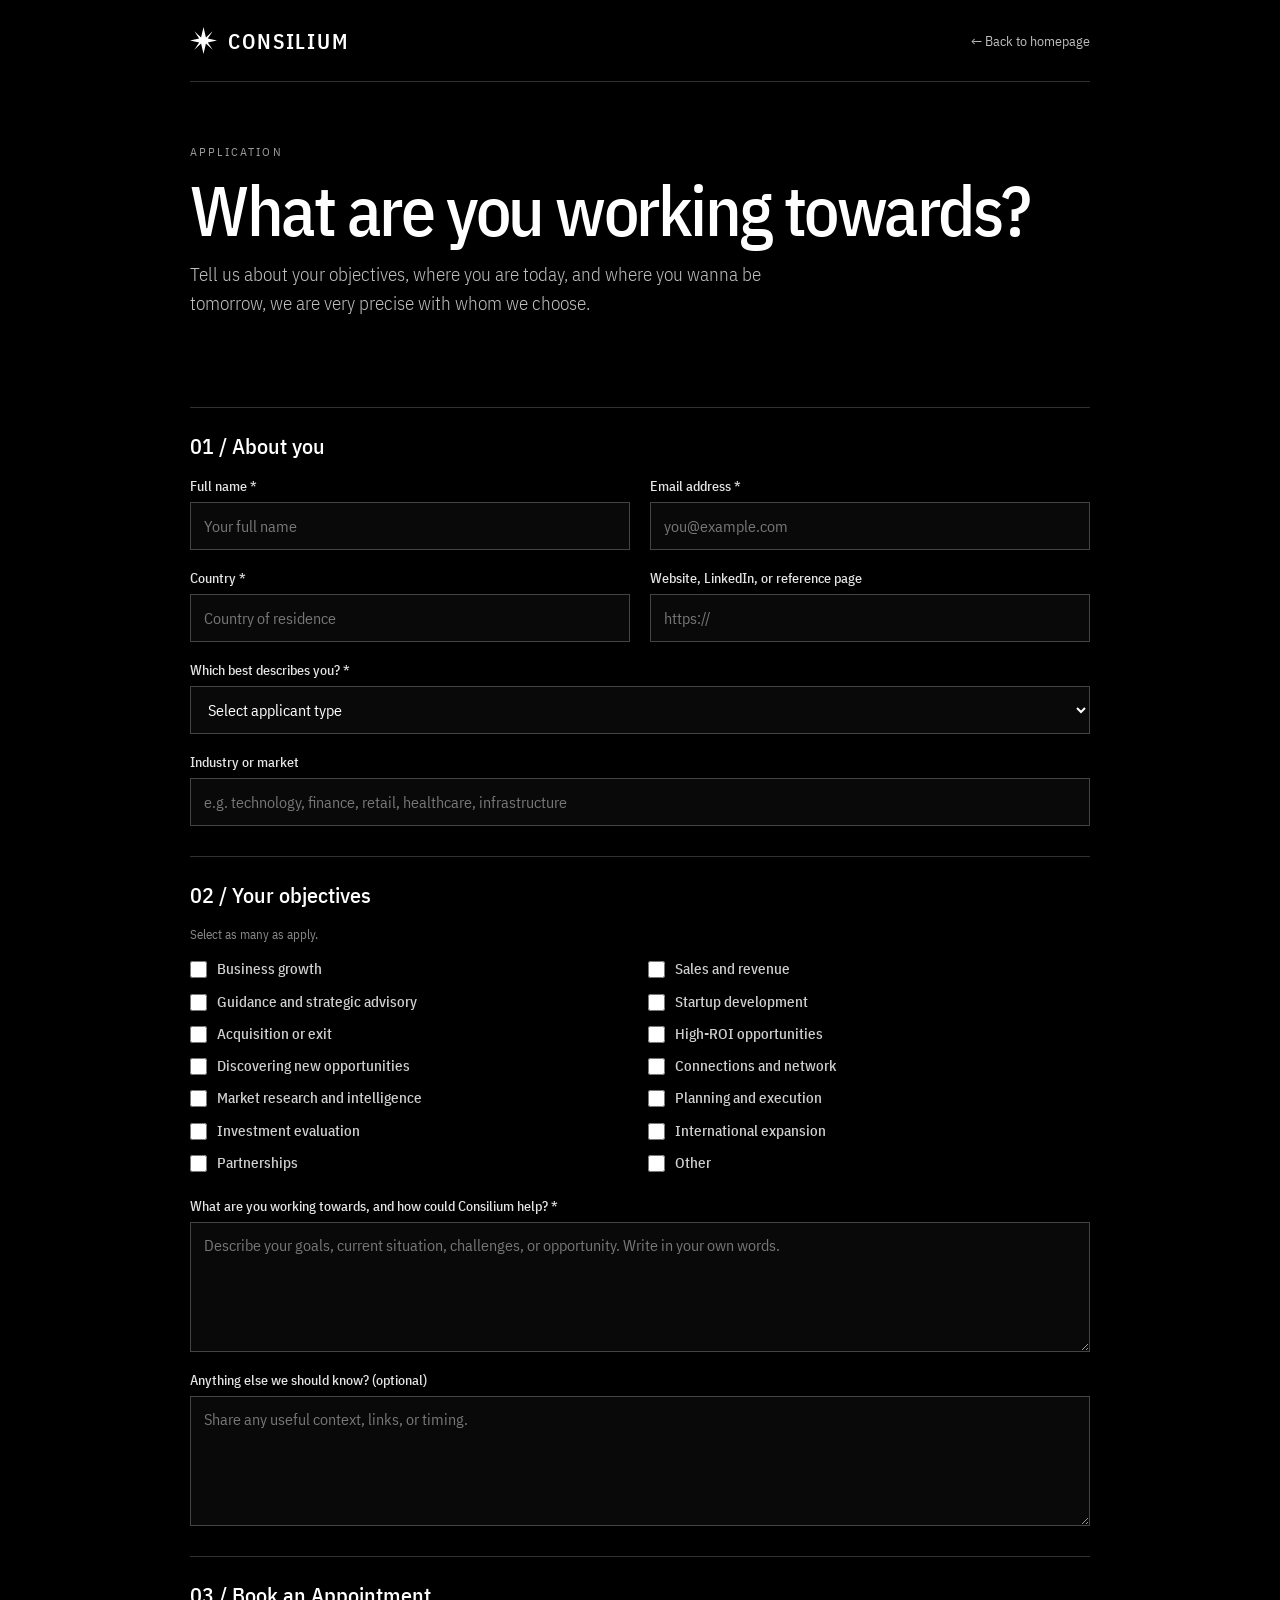
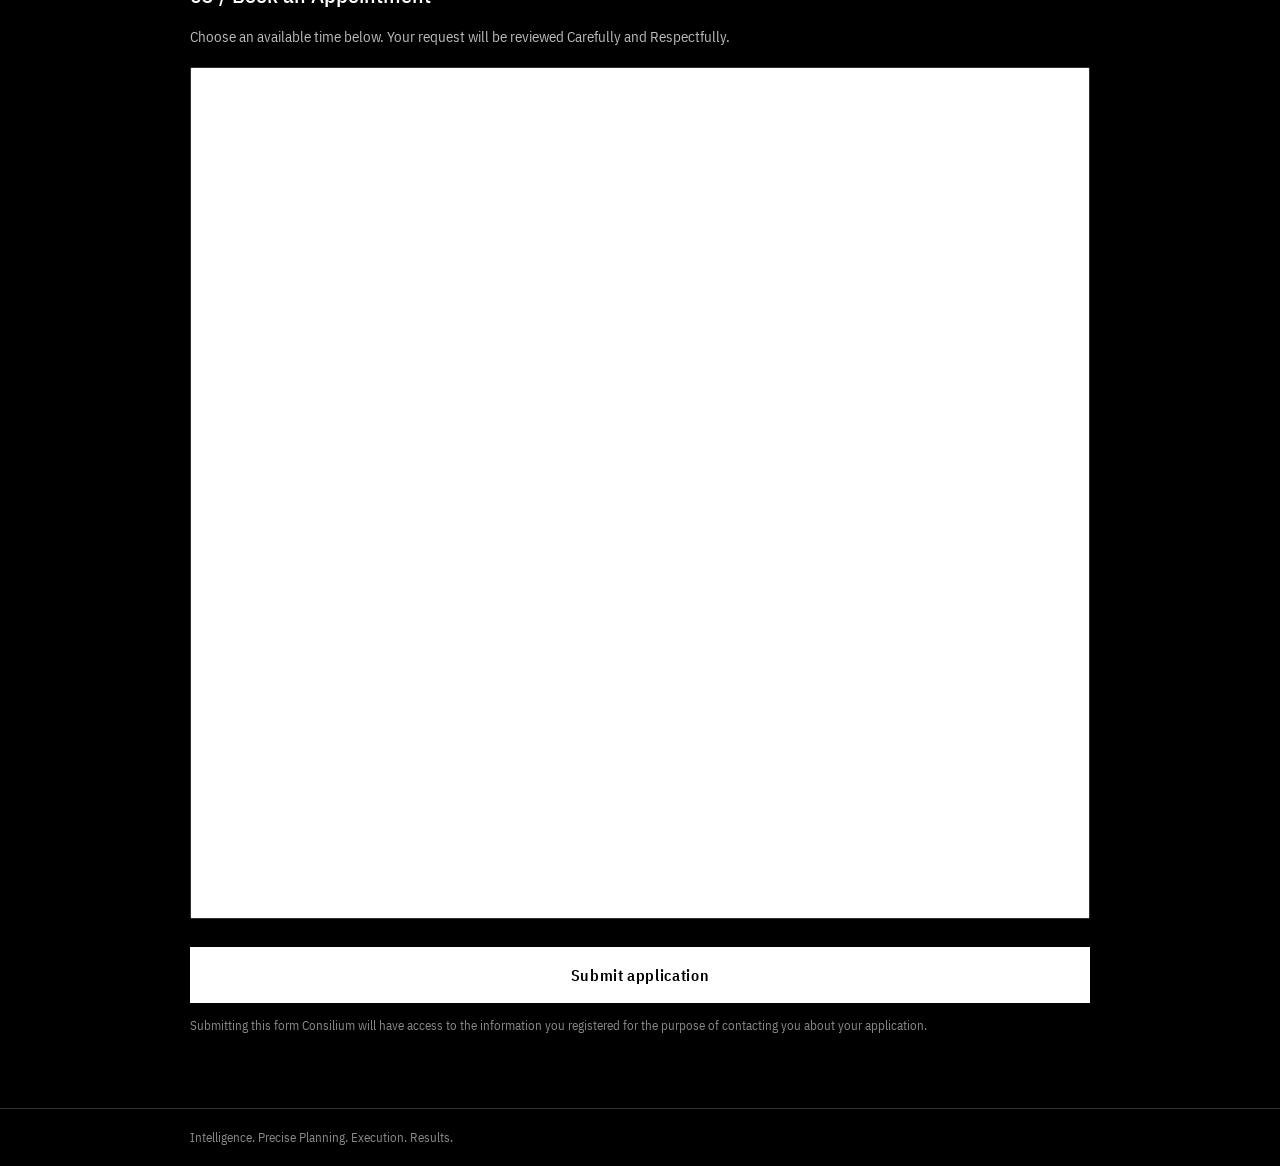
==== apply.html @ 69cb84c1 "Update application form text and labels" ====
<!doctype html>
<html lang="en">
<head>
<meta charset="utf-8">
<meta name="viewport" content="width=device-width, initial-scale=1">
<meta name="theme-color" content="#000000">
<meta name="description" content="Apply. Share your objectives and how we may be able to help.">
<title>Apply to Consilium</title>
<link rel="preconnect" href="https://fonts.googleapis.com">
<link rel="preconnect" href="https://fonts.gstatic.com" crossorigin>
<link href="https://fonts.googleapis.com/css2?family=IBM+Plex+Sans+Condensed:wght@300;400;500;600;700&display=swap" rel="stylesheet">
<style>
:root{--bg:#000;--fg:#fff;--muted:#aaa;--line:#303030;--max:900px}
*{box-sizing:border-box}body{margin:0;background:var(--bg);color:var(--fg);font-family:"IBM Plex Sans Condensed","Arial Narrow",Arial,sans-serif;-webkit-font-smoothing:antialiased}
a{color:inherit;text-decoration:none}.container{width:min(var(--max),calc(100% - 40px));margin:auto}
header{height:82px;border-bottom:1px solid var(--line);display:flex;align-items:center;justify-content:space-between}
.brand{display:flex;align-items:center;gap:11px;font-size:21px;font-weight:600;letter-spacing:.09em;text-transform:uppercase}.star{width:27px;height:27px}
.back{font-size:14px;color:#bbb}.intro{padding:62px 0 32px}.label{font-size:12px;text-transform:uppercase;letter-spacing:.18em;color:#999}
h1{font-size:clamp(42px,7vw,70px);line-height:1.02;letter-spacing:-.035em;font-weight:500;margin:15px 0}
.intro p{font-size:19px;line-height:1.5;color:#bdbdbd;font-weight:300;max-width:650px;margin:0}
form{padding:28px 0 60px}.section-title{font-size:22px;font-weight:500;margin:30px 0 17px;padding-top:23px;border-top:1px solid var(--line)}
.grid{display:grid;grid-template-columns:1fr 1fr;gap:19px 20px}.field{display:flex;flex-direction:column;gap:7px}.field.full{grid-column:1/-1}
label,.field-label{font-size:14px;color:#e4e4e4;font-weight:500}
input,select,textarea{width:100%;min-height:48px;background:#090909;color:#fff;border:1px solid #444;border-radius:0;padding:12px 13px;font:400 16px "IBM Plex Sans Condensed",Arial,sans-serif;outline:none}
textarea{min-height:130px;resize:vertical}input:focus,select:focus,textarea:focus{border-color:#fff}::placeholder{color:#777}
.hint{font-size:13px;color:#888;margin:0}
.check-grid{display:grid;grid-template-columns:1fr 1fr;gap:12px 16px}
.check{display:flex;align-items:flex-start;gap:10px;font-size:15px;color:#d0d0d0;line-height:1.35}
.check input{width:17px;height:17px;min-height:17px;margin:2px 0 0;accent-color:#fff;flex:none}
.submit{margin-top:28px;width:100%;min-height:56px;border:1px solid #fff;background:#fff;color:#000;font:600 16px "IBM Plex Sans Condensed",Arial,sans-serif;letter-spacing:.04em;cursor:pointer}
.submit:hover{background:#000;color:#fff}.privacy{font-size:13px;line-height:1.5;color:#888;margin-top:13px}
.success{display:none;margin:20px 0 60px;border:1px solid #777;padding:30px}.success h2{font-size:30px;font-weight:500;margin:0 0 10px}.success p{color:#ccc;font-size:18px;line-height:1.5;margin:0}
footer{border-top:1px solid var(--line);padding:20px 0;color:#888;font-size:13px}
@media(max-width:620px){.container{width:calc(100% - 32px)}header{height:72px}.brand{font-size:18px}.star{width:24px;height:24px}.intro{padding-top:45px}.grid,.check-grid{grid-template-columns:1fr}.field.full{grid-column:auto}.section-title{margin-top:25px}}
</style>
</head>
<body>
<header class="container">
<a class="brand" href="index.html" aria-label="Consilium home"><svg class="star" viewBox="0 0 100 100" role="img" aria-label="Eight-point star"><path d="M50 0 L59 39 L84 16 L66 43 L100 50 L66 57 L84 84 L59 61 L50 100 L41 61 L16 84 L34 57 L0 50 L34 43 L16 16 L41 39 Z" fill="#fff"/></svg><span>Consilium</span></a>
<a class="back" href="index.html">← Back to homepage</a>
</header>
<main class="container">
<section class="intro">
<div class="label">Application</div>
<h1>What are you working towards?</h1>
<p>Tell us about your objectives, where you are today, and where you wanna be tomorrow, we are very precise with whom we choose.</p>
</section>
<form id="application-form" action="https://formspree.io/f/YOUR_FORM_ID" method="POST">
<input type="hidden" name="_subject" value="New Consilium application">
<h2 class="section-title">01 / About you</h2>
<div class="grid">
<div class="field"><label for="name">Full name *</label><input id="name" name="name" autocomplete="name" required placeholder="Your full name"></div>
<div class="field"><label for="email">Email address *</label><input id="email" name="email" type="email" autocomplete="email" required placeholder="you@example.com"></div>
<div class="field"><label for="country">Country *</label><input id="country" name="country" autocomplete="country-name" required placeholder="Country of residence"></div>
<div class="field"><label for="website">Website, LinkedIn, or reference page</label><input id="website" name="reference_url" type="url" placeholder="https://"></div>
<div class="field full"><label for="type">Which best describes you? *</label>
<select id="type" name="applicant_type" required>
<option value="">Select applicant type</option>
<option>Just starting / aspiring entrepreneur</option><option>Entrepreneur / founder</option><option>Small business</option><option>Microbusiness / small firm</option><option>Established company</option><option>Parent company / holding company</option><option>Investor</option><option>Startup / venture team</option><option>Professional / independent expert</option><option>Other</option>
</select></div>
<div class="field full"><label for="market">Industry or market</label><input id="market" name="industry_market" placeholder="e.g. technology, finance, retail, healthcare, infrastructure"></div>
</div>
<h2 class="section-title">02 / Your objectives</h2>
<p class="hint">Select as many as apply.</p>
<div class="check-grid" style="margin-top:16px">
<label class="check"><input type="checkbox" name="objectives[]" value="Business growth">Business growth</label>
<label class="check"><input type="checkbox" name="objectives[]" value="Sales and revenue">Sales and revenue</label>
<label class="check"><input type="checkbox" name="objectives[]" value="Guidance and strategic advisory">Guidance and strategic advisory</label>
<label class="check"><input type="checkbox" name="objectives[]" value="Startup development">Startup development</label>
<label class="check"><input type="checkbox" name="objectives[]" value="Acquisition or exit">Acquisition or exit</label>
<label class="check"><input type="checkbox" name="objectives[]" value="High-ROI opportunities">High-ROI opportunities</label>
<label class="check"><input type="checkbox" name="objectives[]" value="New opportunities">Discovering new opportunities</label>
<label class="check"><input type="checkbox" name="objectives[]" value="Connections and network">Connections and network</label>
<label class="check"><input type="checkbox" name="objectives[]" value="Market research and intelligence">Market research and intelligence</label>
<label class="check"><input type="checkbox" name="objectives[]" value="Planning and execution">Planning and execution</label>
<label class="check"><input type="checkbox" name="objectives[]" value="Investment evaluation">Investment evaluation</label>
<label class="check"><input type="checkbox" name="objectives[]" value="International expansion">International expansion</label>
<label class="check"><input type="checkbox" name="objectives[]" value="Partnerships">Partnerships</label>
<label class="check"><input type="checkbox" name="objectives[]" value="Other objective">Other</label>
</div>
<div class="grid" style="margin-top:24px">
<div class="field full"><label for="working-toward">What are you working towards, and how could Consilium help? *</label><textarea id="working-toward" name="working_toward" required placeholder="Describe your goals, current situation, challenges, or opportunity. Write in your own words."></textarea></div>
<div class="field full"><label for="additional">Anything else we should know? (optional)</label><textarea id="additional" name="additional_context" placeholder="Share any useful context, links, or timing."></textarea></div>
</div>
<h2 class="section-title">03 / Book an Appointment</h2>
<p class="hint" style="font-size:15px;line-height:1.5;color:#bbb;margin:0 0 18px">Choose an available time below. Your request will be reviewed Carefully and Respectfully.</p>
<div style="width:100%;overflow:hidden;background:#fff;border:1px solid var(--line);border-radius:2px">
  <iframe
    src="https://calendar.google.com/calendar/appointments/schedules/AcZssZ1NcXMXYgkcxykK7Twp_nwXFbaU-vFUl_lkXciVlC555OWgAHI7DOSRp8djmmmlB8Ui2m6WSoka?gv=true"
    title="Consilium consultation booking calendar"
    style="border:0;width:100%;height:850px;display:block;background:#fff"
    width="100%"
    height="850"
    frameborder="0"
    loading="lazy"
    allow="payment"
  ></iframe>
</div>

<button class="submit" type="submit">Submit application</button>
<p class="privacy">Submitting this form Consilium will have access to the information you registered for the purpose of contacting you about your application.</p>
</form>
<section class="success" id="success" role="status" aria-live="polite">
<h2>Application received.</h2>
<p>Thank you for your interest in Consilium. We’ll review your application and get back to you shortly.</p>
</section>
</main>
<footer><div class="container">Intelligence. Precise Planning. Execution. Results.</div></footer>
<script>
const form=document.getElementById('application-form');
form.addEventListener('submit',async function(e){
  e.preventDefault();
  if(!form.reportValidity()) return;
  const endpoint=form.getAttribute('action');
  if(endpoint.includes('YOUR_FORM_ID')){
    alert('The application form is designed, but submissions are not connected yet. Connect a form endpoint before publishing.');
    return;
  }
  const button=form.querySelector('button[type="submit"]');
  button.disabled=true;button.textContent='Submitting…';
  try{
    const response=await fetch(endpoint,{method:'POST',body:new FormData(form),headers:{'Accept':'application/json'}});
    if(!response.ok) throw new Error('Submission failed');
    form.style.display='none';document.getElementById('success').style.display='block';
    window.scrollTo({top:0,behavior:'smooth'});
  }catch(err){
    alert('We could not submit your application right now. Please try again later.');
    button.disabled=false;button.textContent='Submit application';
  }
});
</script>
</body>
</html>
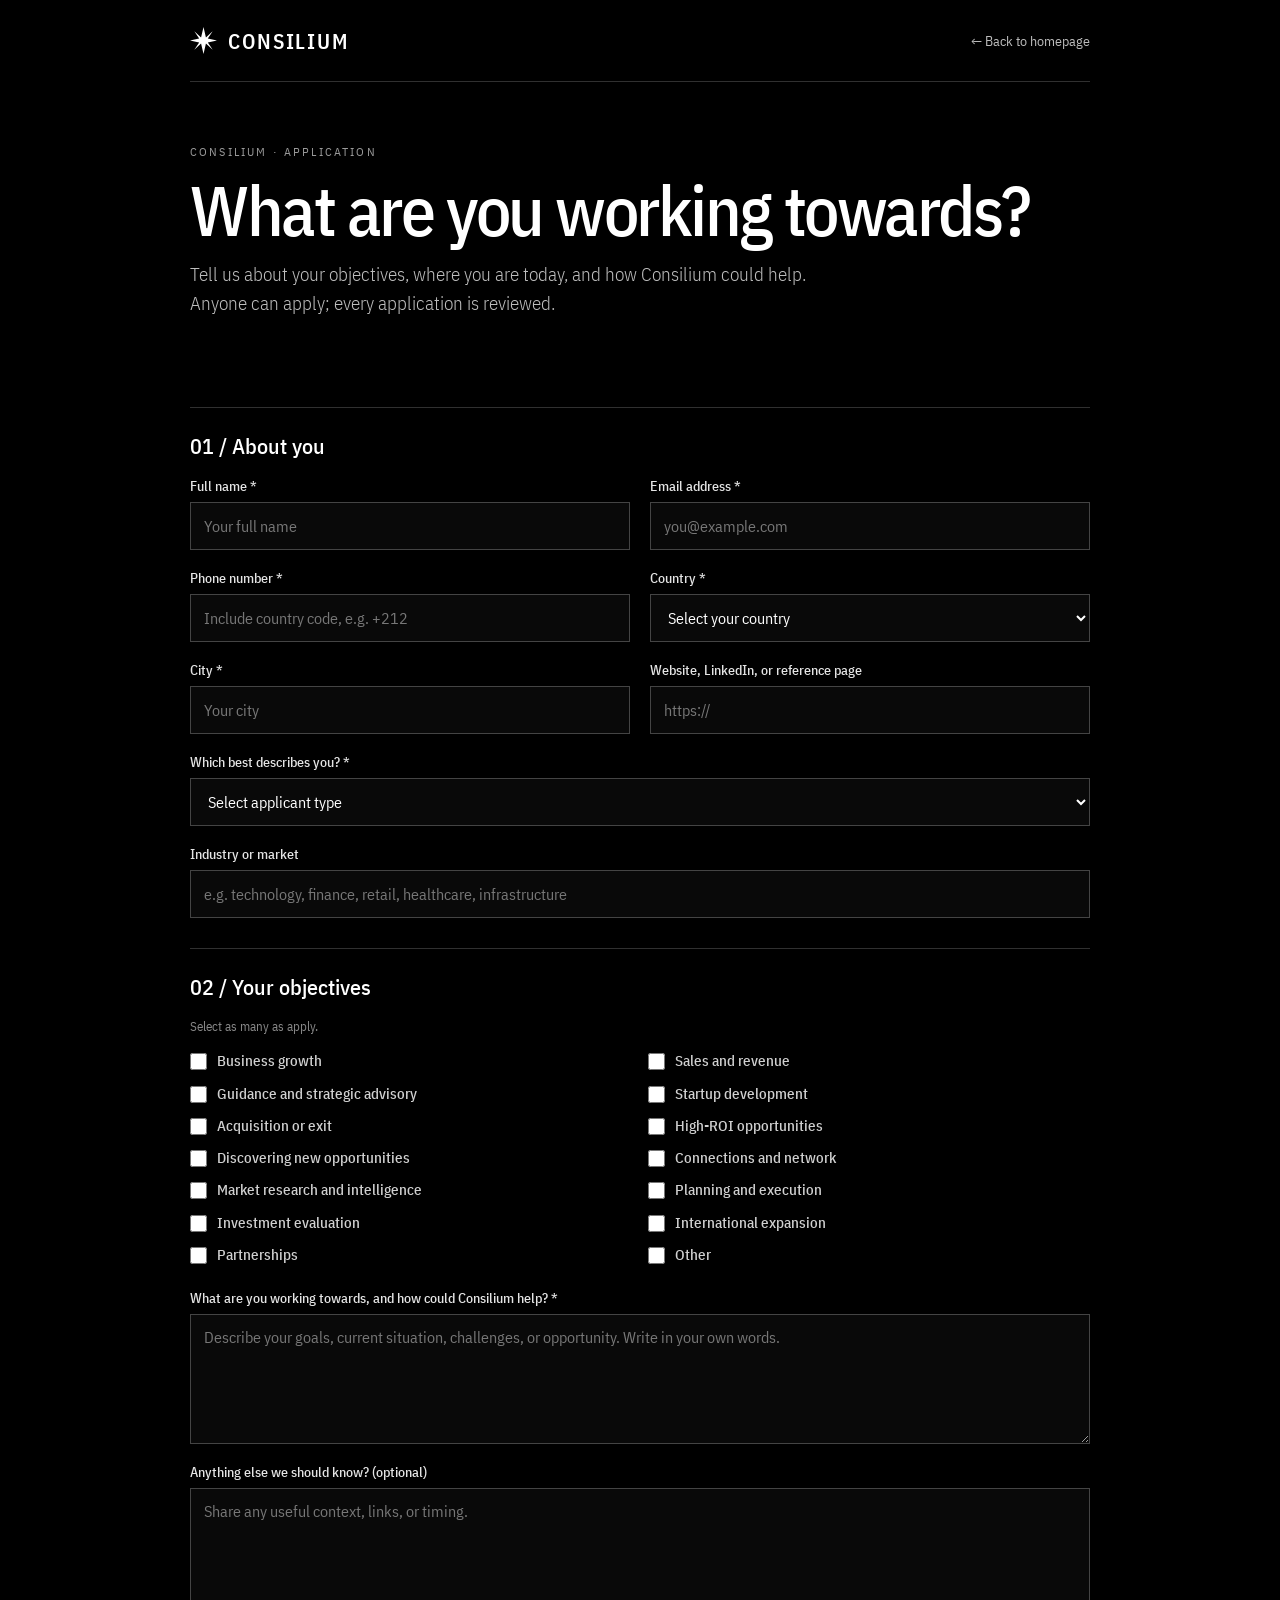
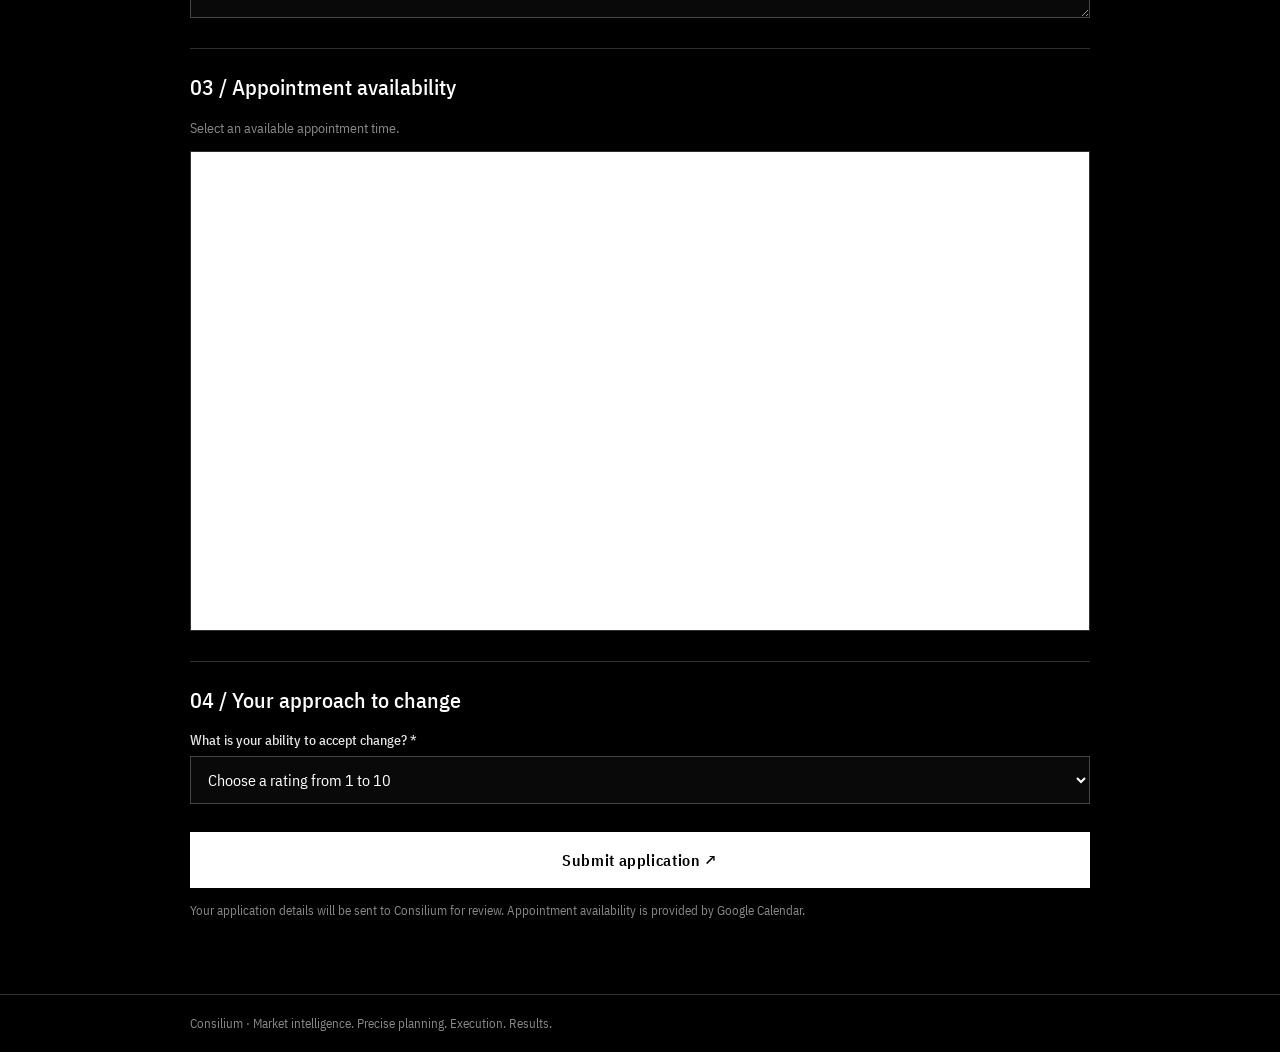
==== commit e3c6eb5d: "Add files via upload" ====
--- a/apply.html
+++ b/apply.html
@@ -4,7 +4,7 @@
 <meta charset="utf-8">
 <meta name="viewport" content="width=device-width, initial-scale=1">
 <meta name="theme-color" content="#000000">
-<meta name="description" content="Apply. Share your objectives and how we may be able to help.">
+<meta name="description" content="Apply to Consilium. Share your objectives and how we may be able to help.">
 <title>Apply to Consilium</title>
 <link rel="preconnect" href="https://fonts.googleapis.com">
 <link rel="preconnect" href="https://fonts.gstatic.com" crossorigin>
@@ -29,6 +29,7 @@
 .check input{width:17px;height:17px;min-height:17px;margin:2px 0 0;accent-color:#fff;flex:none}
 .submit{margin-top:28px;width:100%;min-height:56px;border:1px solid #fff;background:#fff;color:#000;font:600 16px "IBM Plex Sans Condensed",Arial,sans-serif;letter-spacing:.04em;cursor:pointer}
 .submit:hover{background:#000;color:#fff}.privacy{font-size:13px;line-height:1.5;color:#888;margin-top:13px}
+.calendar-frame{width:100%;height:480px;overflow:hidden;border:1px solid var(--line);background:#000}.calendar-frame iframe{display:block;width:100%;height:100%;border:0;background:#fff}
 .success{display:none;margin:20px 0 60px;border:1px solid #777;padding:30px}.success h2{font-size:30px;font-weight:500;margin:0 0 10px}.success p{color:#ccc;font-size:18px;line-height:1.5;margin:0}
 footer{border-top:1px solid var(--line);padding:20px 0;color:#888;font-size:13px}
 @media(max-width:620px){.container{width:calc(100% - 32px)}header{height:72px}.brand{font-size:18px}.star{width:24px;height:24px}.intro{padding-top:45px}.grid,.check-grid{grid-template-columns:1fr}.field.full{grid-column:auto}.section-title{margin-top:25px}}
@@ -41,17 +42,20 @@
 </header>
 <main class="container">
 <section class="intro">
-<div class="label">Application</div>
+<div class="label">Consilium · Application</div>
 <h1>What are you working towards?</h1>
-<p>Tell us about your objectives, where you are today, and where you wanna be tomorrow, we are very precise with whom we choose.</p>
+<p>Tell us about your objectives, where you are today, and how Consilium could help. Anyone can apply; every application is reviewed.</p>
 </section>
-<form id="application-form" action="https://formspree.io/f/YOUR_FORM_ID" method="POST">
+<form id="application-form" action="https://formsubmit.co/ajax/consilium.consultinghq@gmail.com" method="POST">
 <input type="hidden" name="_subject" value="New Consilium application">
+<input type="hidden" name="_template" value="table">
 <h2 class="section-title">01 / About you</h2>
 <div class="grid">
 <div class="field"><label for="name">Full name *</label><input id="name" name="name" autocomplete="name" required placeholder="Your full name"></div>
 <div class="field"><label for="email">Email address *</label><input id="email" name="email" type="email" autocomplete="email" required placeholder="you@example.com"></div>
-<div class="field"><label for="country">Country *</label><input id="country" name="country" autocomplete="country-name" required placeholder="Country of residence"></div>
+<div class="field"><label for="phone">Phone number *</label><input id="phone" name="phone" type="tel" autocomplete="tel" required placeholder="Include country code, e.g. +212"></div>
+<div class="field"><label for="country">Country *</label><select id="country" name="country" autocomplete="country-name" required><option value="">Select your country</option></select></div>
+<div class="field"><label for="city">City *</label><input id="city" name="city" autocomplete="address-level2" required placeholder="Your city"></div>
 <div class="field"><label for="website">Website, LinkedIn, or reference page</label><input id="website" name="reference_url" type="url" placeholder="https://"></div>
 <div class="field full"><label for="type">Which best describes you? *</label>
 <select id="type" name="applicant_type" required>
@@ -82,52 +86,46 @@
 <div class="field full"><label for="working-toward">What are you working towards, and how could Consilium help? *</label><textarea id="working-toward" name="working_toward" required placeholder="Describe your goals, current situation, challenges, or opportunity. Write in your own words."></textarea></div>
 <div class="field full"><label for="additional">Anything else we should know? (optional)</label><textarea id="additional" name="additional_context" placeholder="Share any useful context, links, or timing."></textarea></div>
 </div>
-<h2 class="section-title">03 / Book an Appointment</h2>
-<p class="hint" style="font-size:15px;line-height:1.5;color:#bbb;margin:0 0 18px">Choose an available time below. Your request will be reviewed Carefully and Respectfully.</p>
-<div style="width:100%;overflow:hidden;background:#fff;border:1px solid var(--line);border-radius:2px">
-  <iframe
-    src="https://calendar.google.com/calendar/appointments/schedules/AcZssZ1NcXMXYgkcxykK7Twp_nwXFbaU-vFUl_lkXciVlC555OWgAHI7DOSRp8djmmmlB8Ui2m6WSoka?gv=true"
-    title="Consilium consultation booking calendar"
-    style="border:0;width:100%;height:850px;display:block;background:#fff"
-    width="100%"
-    height="850"
-    frameborder="0"
-    loading="lazy"
-    allow="payment"
-  ></iframe>
-</div>
 
-<button class="submit" type="submit">Submit application</button>
-<p class="privacy">Submitting this form Consilium will have access to the information you registered for the purpose of contacting you about your application.</p>
+<h2 class="section-title">03 / Appointment availability</h2>
+<p class="hint" style="font-size:14px;line-height:1.5;margin:0 0 12px">Select an available appointment time.</p>
+<div class="calendar-frame"><iframe src="https://calendar.google.com/calendar/appointments/schedules/AcZssZ1NcXMXYgkcxykK7Twp_nwXFbaU-vFUl_lkXciVlC555OWgAHI7DOSRp8djmmmlB8Ui2m6WSoka?gv=true" title="Consilium appointment availability" loading="lazy"></iframe></div>
+<h2 class="section-title">04 / Your approach to change</h2>
+<div class="field full"><label for="change-ability">What is your ability to accept change? *</label>
+<select id="change-ability" name="ability_to_accept_change" required>
+<option value="">Choose a rating from 1 to 10</option>
+<option value="1">1 — Very resistant to change</option><option value="2">2</option><option value="3">3</option><option value="4">4</option><option value="5">5 — Neutral / adaptable with support</option><option value="6">6</option><option value="7">7</option><option value="8">8</option><option value="9">9</option><option value="10">10 — Highly open to change</option>
+</select></div>
+<button class="submit" type="submit">Submit application ↗</button>
+<p class="privacy">Your application details will be sent to Consilium for review. Appointment availability is provided by Google Calendar.</p>
 </form>
 <section class="success" id="success" role="status" aria-live="polite">
 <h2>Application received.</h2>
 <p>Thank you for your interest in Consilium. We’ll review your application and get back to you shortly.</p>
 </section>
 </main>
-<footer><div class="container">Intelligence. Precise Planning. Execution. Results.</div></footer>
+<footer><div class="container">Consilium · Market intelligence. Precise planning. Execution. Results.</div></footer>
 <script>
+(function populateCountries(){
+  const select=document.getElementById('country');
+  const codes='AD AE AF AG AI AL AM AO AQ AR AS AT AU AW AX AZ BA BB BD BE BF BG BH BI BJ BL BM BN BO BQ BR BS BT BV BW BY BZ CA CC CD CF CG CH CI CK CL CM CN CO CR CU CV CW CX CY CZ DE DJ DK DM DO DZ EC EE EG EH ER ES ET FI FJ FK FO FR GA GB GD GE GF GG GH GI GL GM GN GP GQ GR GS GT GU GW GY HK HM HN HR HT HU ID IE IL IM IN IO IQ IR IS IT JE JM JO JP KE KG KH KI KM KN KP KR KW KY KZ LA LB LC LI LK LR LS LT LU LV LY MA MC MD ME MF MG MH MK ML MM MN MO MP MQ MR MS MT MU MV MW MX MY MZ NA NC NE NF NG NI NL NO NP NR NU NZ OM PA PE PF PG PH PK PL PM PN PR PS PT PW PY QA RE RO RS RU RW SA SB SC SD SE SG SH SI SJ SK SL SM SN SO SR SS ST SV SX SY SZ TC TD TF TG TH TJ TK TL TM TN TO TR TT TV TW TZ UA UG UM US UY UZ VA VC VE VG VI VN VU WF WS YE YT ZA ZM ZW'.split(' ');
+  const names=new Intl.DisplayNames(['en'],{type:'region'});
+  codes.map(code=>({name:names.of(code)})).sort((a,b)=>a.name.localeCompare(b.name)).forEach(item=>{const o=document.createElement('option');o.value=item.name;o.textContent=item.name;select.appendChild(o);});
+})();
 const form=document.getElementById('application-form');
 form.addEventListener('submit',async function(e){
-  e.preventDefault();
-  if(!form.reportValidity()) return;
-  const endpoint=form.getAttribute('action');
-  if(endpoint.includes('YOUR_FORM_ID')){
-    alert('The application form is designed, but submissions are not connected yet. Connect a form endpoint before publishing.');
-    return;
-  }
-  const button=form.querySelector('button[type="submit"]');
+  e.preventDefault(); if(!form.reportValidity()) return;
+  const button=form.querySelector('button[type="submit"]'); const original=button.textContent;
   button.disabled=true;button.textContent='Submitting…';
   try{
-    const response=await fetch(endpoint,{method:'POST',body:new FormData(form),headers:{'Accept':'application/json'}});
-    if(!response.ok) throw new Error('Submission failed');
-    form.style.display='none';document.getElementById('success').style.display='block';
-    window.scrollTo({top:0,behavior:'smooth'});
-  }catch(err){
-    alert('We could not submit your application right now. Please try again later.');
-    button.disabled=false;button.textContent='Submit application';
-  }
+    const payload={};
+    for(const [key,value] of new FormData(form).entries()){if(payload[key]!==undefined){payload[key]=Array.isArray(payload[key])?payload[key].concat(value):[payload[key],value];}else{payload[key]=value;}}
+    const response=await fetch(form.action,{method:'POST',headers:{'Content-Type':'application/json','Accept':'application/json'},body:JSON.stringify(payload)});
+    const result=await response.json().catch(()=>({}));
+    if(!response.ok || result.success===false) throw new Error(result.message||'Submission failed');
+    form.style.display='none';document.getElementById('success').style.display='block';window.scrollTo({top:0,behavior:'smooth'});
+  }catch(err){alert('Your application could not be submitted. Please try again or contact consilium.consultinghq@gmail.com.');button.disabled=false;button.textContent=original;}
 });
 </script>
 </body>
-</html>
+</html>
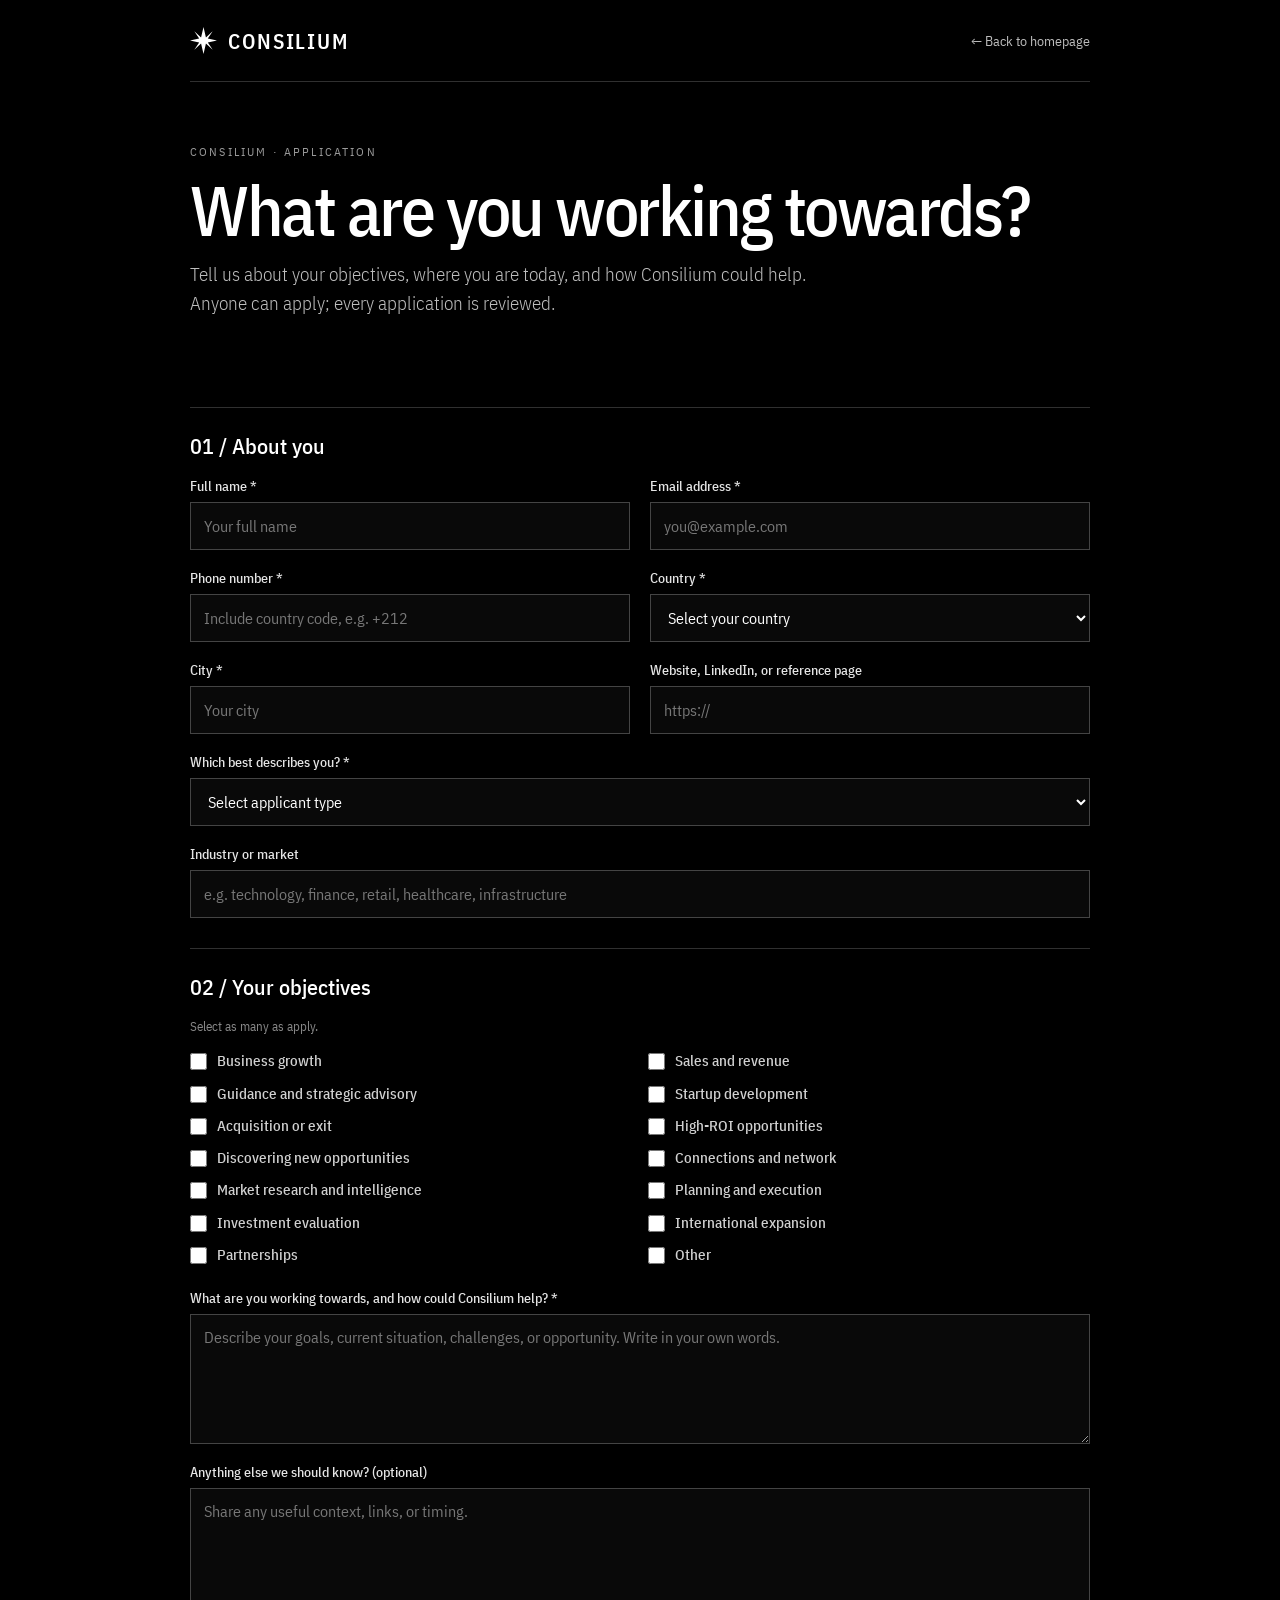
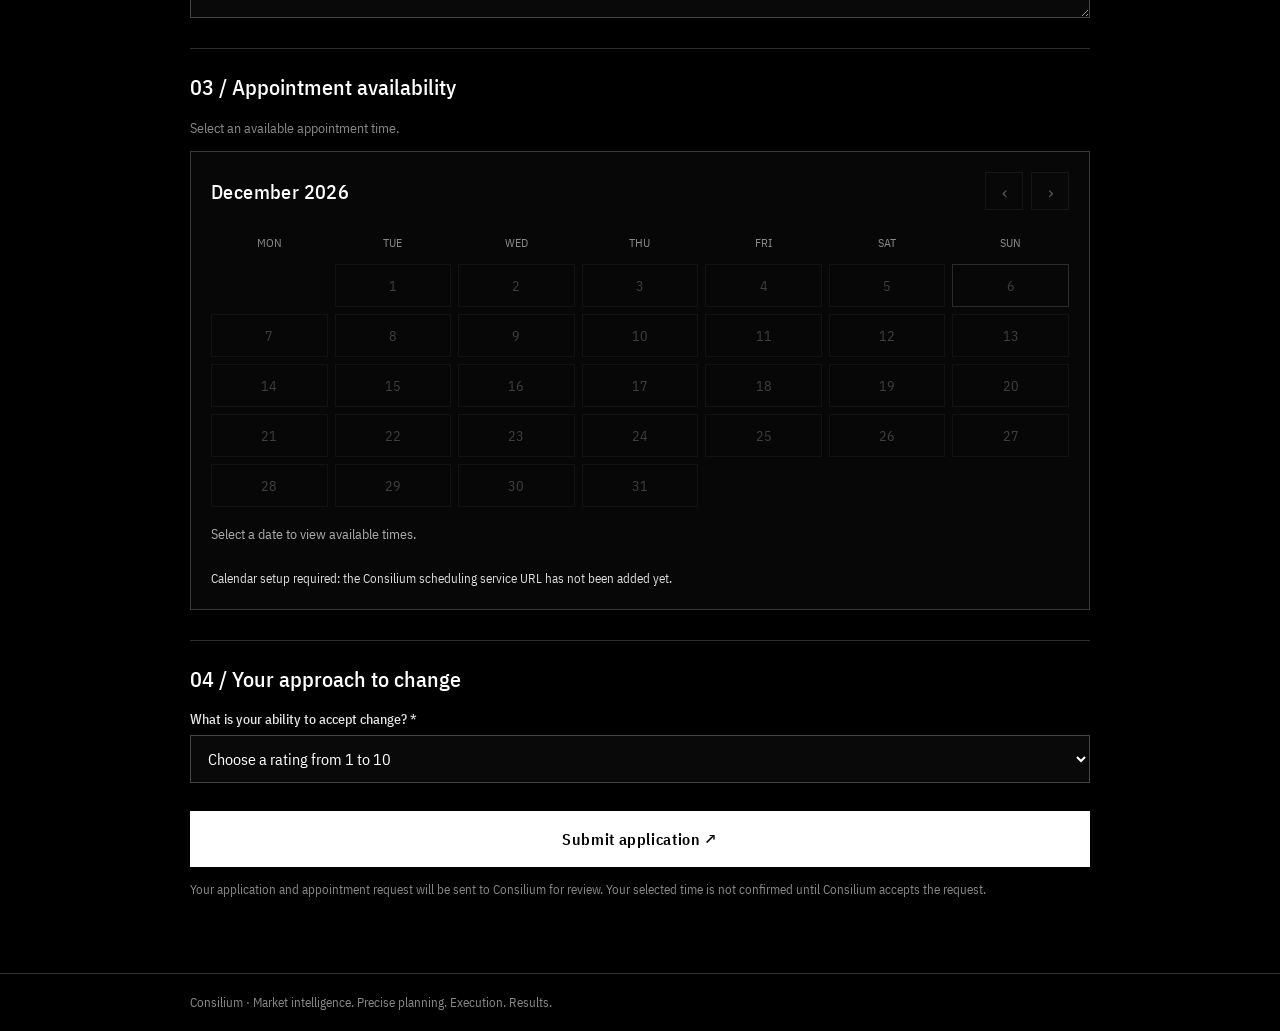
==== commit 786f43e8: "Add files via upload" ====
--- a/apply.html
+++ b/apply.html
@@ -29,7 +29,7 @@
 .check input{width:17px;height:17px;min-height:17px;margin:2px 0 0;accent-color:#fff;flex:none}
 .submit{margin-top:28px;width:100%;min-height:56px;border:1px solid #fff;background:#fff;color:#000;font:600 16px "IBM Plex Sans Condensed",Arial,sans-serif;letter-spacing:.04em;cursor:pointer}
 .submit:hover{background:#000;color:#fff}.privacy{font-size:13px;line-height:1.5;color:#888;margin-top:13px}
-.calendar-frame{width:100%;height:480px;overflow:hidden;border:1px solid var(--line);background:#000}.calendar-frame iframe{display:block;width:100%;height:100%;border:0;background:#fff}
+.booking-calendar{border:1px solid #393939;background:#070707;padding:20px;margin-top:4px}.cal-top{display:flex;align-items:center;justify-content:space-between;gap:12px;margin-bottom:18px}.cal-month{font-size:20px;font-weight:500;letter-spacing:.02em}.cal-nav{display:flex;gap:8px}.cal-nav button,.cal-day,.cal-slot{font:inherit;color:#fff;background:#0b0b0b;border:1px solid #393939;cursor:pointer}.cal-nav button{width:38px;height:38px;font-size:20px}.cal-nav button:disabled{opacity:.3;cursor:not-allowed}.cal-weekdays,.cal-days{display:grid;grid-template-columns:repeat(7,minmax(0,1fr));gap:7px}.cal-weekdays{margin-bottom:7px}.cal-weekdays span{text-align:center;color:#888;font-size:12px;padding:7px 0}.cal-day{min-height:43px;font-size:14px}.cal-day:disabled{opacity:.22;cursor:not-allowed}.cal-day.selected{background:#fff;color:#000;border-color:#fff}.cal-day.today{border-color:#aaa}.cal-day.empty{visibility:hidden}.cal-prompt{font-size:14px;color:#aaa;margin:18px 0 12px}.cal-slots{display:grid;grid-template-columns:repeat(4,minmax(0,1fr));gap:8px}.cal-slot{min-height:42px;font-size:14px}.cal-slot:hover,.cal-nav button:hover{border-color:#fff}.cal-slot.selected{background:#fff;color:#000;border-color:#fff}.cal-slot:disabled{opacity:.28;cursor:not-allowed}.cal-status{font-size:13px;color:#999;line-height:1.5;margin:14px 0 0;min-height:20px}.cal-selected{font-size:14px;color:#fff;margin-top:15px}.cal-selected strong{font-weight:600}.cal-loading{color:#999;font-size:14px}.booking-calendar button:focus-visible{outline:2px solid #fff;outline-offset:2px}.booking-calendar .cal-error{color:#ddd}@media(max-width:520px){.booking-calendar{padding:14px}.cal-days,.cal-weekdays{gap:4px}.cal-day{min-height:39px}.cal-slots{grid-template-columns:repeat(3,minmax(0,1fr))}}
 .success{display:none;margin:20px 0 60px;border:1px solid #777;padding:30px}.success h2{font-size:30px;font-weight:500;margin:0 0 10px}.success p{color:#ccc;font-size:18px;line-height:1.5;margin:0}
 footer{border-top:1px solid var(--line);padding:20px 0;color:#888;font-size:13px}
 @media(max-width:620px){.container{width:calc(100% - 32px)}header{height:72px}.brand{font-size:18px}.star{width:24px;height:24px}.intro{padding-top:45px}.grid,.check-grid{grid-template-columns:1fr}.field.full{grid-column:auto}.section-title{margin-top:25px}}
@@ -89,7 +89,19 @@
 
 <h2 class="section-title">03 / Appointment availability</h2>
 <p class="hint" style="font-size:14px;line-height:1.5;margin:0 0 12px">Select an available appointment time.</p>
-<div class="calendar-frame"><iframe src="https://calendar.google.com/calendar/appointments/schedules/AcZssZ1NcXMXYgkcxykK7Twp_nwXFbaU-vFUl_lkXciVlC555OWgAHI7DOSRp8djmmmlB8Ui2m6WSoka?gv=true" title="Consilium appointment availability" loading="lazy"></iframe></div>
+<div class="booking-calendar" id="booking-calendar" aria-label="Choose an appointment date and time">
+  <div class="cal-top"><div class="cal-month" id="cal-month">Loading calendar…</div><div class="cal-nav"><button type="button" id="cal-prev" aria-label="Previous month">‹</button><button type="button" id="cal-next" aria-label="Next month">›</button></div></div>
+  <div class="cal-weekdays" aria-hidden="true"><span>MON</span><span>TUE</span><span>WED</span><span>THU</span><span>FRI</span><span>SAT</span><span>SUN</span></div>
+  <div class="cal-days" id="cal-days"></div>
+  <p class="cal-prompt" id="cal-prompt">Select a date to view available times.</p>
+  <div class="cal-slots" id="cal-slots"></div>
+  <p class="cal-status" id="cal-status" role="status" aria-live="polite">All times are shown in Casablanca time (Africa/Casablanca).</p>
+  <p class="cal-selected" id="cal-selected" hidden></p>
+</div>
+<input type="hidden" name="appointment_date" id="appointment-date" required>
+<input type="hidden" name="appointment_time" id="appointment-time" required>
+<input type="text" name="website" id="website-honeypot" tabindex="-1" autocomplete="off" aria-hidden="true" style="position:absolute;left:-10000px;width:1px;height:1px">
+<input type="hidden" name="submission_nonce" id="submission-nonce">
 <h2 class="section-title">04 / Your approach to change</h2>
 <div class="field full"><label for="change-ability">What is your ability to accept change? *</label>
 <select id="change-ability" name="ability_to_accept_change" required>
@@ -97,7 +109,7 @@
 <option value="1">1 — Very resistant to change</option><option value="2">2</option><option value="3">3</option><option value="4">4</option><option value="5">5 — Neutral / adaptable with support</option><option value="6">6</option><option value="7">7</option><option value="8">8</option><option value="9">9</option><option value="10">10 — Highly open to change</option>
 </select></div>
 <button class="submit" type="submit">Submit application ↗</button>
-<p class="privacy">Your application details will be sent to Consilium for review. Appointment availability is provided by Google Calendar.</p>
+<p class="privacy">Your application and appointment request will be sent to Consilium for review. Your selected time is not confirmed until Consilium accepts the request.</p>
 </form>
 <section class="success" id="success" role="status" aria-live="polite">
 <h2>Application received.</h2>
@@ -112,20 +124,36 @@
   const names=new Intl.DisplayNames(['en'],{type:'region'});
   codes.map(code=>({name:names.of(code)})).sort((a,b)=>a.name.localeCompare(b.name)).forEach(item=>{const o=document.createElement('option');o.value=item.name;o.textContent=item.name;select.appendChild(o);});
 })();
+// Set this to the deployed Google Apps Script web-app URL after deployment.
+const CONSILIUM_APPS_SCRIPT_URL = '';
 const form=document.getElementById('application-form');
-form.addEventListener('submit',async function(e){
-  e.preventDefault(); if(!form.reportValidity()) return;
-  const button=form.querySelector('button[type="submit"]'); const original=button.textContent;
-  button.disabled=true;button.textContent='Submitting…';
-  try{
-    const payload={};
-    for(const [key,value] of new FormData(form).entries()){if(payload[key]!==undefined){payload[key]=Array.isArray(payload[key])?payload[key].concat(value):[payload[key],value];}else{payload[key]=value;}}
-    const response=await fetch(form.action,{method:'POST',headers:{'Content-Type':'application/json','Accept':'application/json'},body:JSON.stringify(payload)});
-    const result=await response.json().catch(()=>({}));
-    if(!response.ok || result.success===false) throw new Error(result.message||'Submission failed');
-    form.style.display='none';document.getElementById('success').style.display='block';window.scrollTo({top:0,behavior:'smooth'});
-  }catch(err){alert('Your application could not be submitted. Please try again or contact consilium.consultinghq@gmail.com.');button.disabled=false;button.textContent=original;}
-});
+const calendar=document.getElementById('booking-calendar');
+const monthLabel=document.getElementById('cal-month');
+const daysEl=document.getElementById('cal-days');
+const slotsEl=document.getElementById('cal-slots');
+const statusEl=document.getElementById('cal-status');
+const promptEl=document.getElementById('cal-prompt');
+const selectedEl=document.getElementById('cal-selected');
+const dateInput=document.getElementById('appointment-date');
+const timeInput=document.getElementById('appointment-time');
+const tz='Africa/Casablanca';
+let shownMonth=new Date(); shownMonth.setDate(1); shownMonth.setHours(12,0,0,0);
+let selectedDate=''; let selectedTime=''; let dayData={}; let requestCounter=0;
+const pad=n=>String(n).padStart(2,'0');
+const dateKey=d=>`${d.getFullYear()}-${pad(d.getMonth()+1)}-${pad(d.getDate())}`;
+const todayKey=()=>{const parts=new Intl.DateTimeFormat('en-CA',{timeZone:tz,year:'numeric',month:'2-digit',day:'2-digit'}).formatToParts(new Date());const o={};parts.forEach(p=>o[p.type]=p.value);return `${o.year}-${o.month}-${o.day}`;};
+function monthName(d){return new Intl.DateTimeFormat('en',{month:'long',year:'numeric',timeZone:tz}).format(d);}
+function jsonp(url){return new Promise((resolve,reject)=>{const cb='consiliumCb'+Date.now()+Math.floor(Math.random()*10000);const script=document.createElement('script');const timer=setTimeout(()=>{cleanup();reject(new Error('Calendar connection timed out.'));},12000);function cleanup(){clearTimeout(timer);delete window[cb];script.remove();}window[cb]=data=>{cleanup();resolve(data);};script.onerror=()=>{cleanup();reject(new Error('Could not load calendar availability.'));};script.src=url+(url.includes('?')?'&':'?')+'callback='+cb;document.head.appendChild(script);});}
+function renderMonth(){monthLabel.textContent=monthName(shownMonth);daysEl.innerHTML='';slotsEl.innerHTML='';selectedDate='';selectedTime='';dateInput.value='';timeInput.value='';selectedEl.hidden=true;promptEl.textContent='Select a date to view available times.';const y=shownMonth.getFullYear(),m=shownMonth.getMonth();const first=new Date(y,m,1);const offset=(first.getDay()+6)%7;const count=new Date(y,m+1,0).getDate();for(let i=0;i<offset;i++){const b=document.createElement('button');b.type='button';b.className='cal-day empty';b.tabIndex=-1;daysEl.appendChild(b);}for(let n=1;n<=count;n++){const d=new Date(y,m,n,12);const key=dateKey(d);const b=document.createElement('button');b.type='button';b.className='cal-day';b.textContent=n;b.dataset.date=key;b.disabled=key<todayKey()||!CONSILIUM_APPS_SCRIPT_URL;b.addEventListener('click',()=>chooseDate(key,b));if(key===todayKey())b.classList.add('today');daysEl.appendChild(b);}document.getElementById('cal-prev').disabled=(shownMonth.getFullYear()===new Date().getFullYear()&&shownMonth.getMonth()<=new Date().getMonth())||!CONSILIUM_APPS_SCRIPT_URL;document.getElementById('cal-next').disabled=!CONSILIUM_APPS_SCRIPT_URL;if(!CONSILIUM_APPS_SCRIPT_URL){statusEl.textContent='Calendar setup required: the Consilium scheduling service URL has not been added yet.';statusEl.classList.add('cal-error');}}
+async function chooseDate(key,button){document.querySelectorAll('.cal-day.selected').forEach(x=>x.classList.remove('selected'));button.classList.add('selected');selectedDate=key;selectedTime='';dateInput.value='';timeInput.value='';slotsEl.innerHTML='';selectedEl.hidden=true;promptEl.textContent='Available appointment times';statusEl.textContent='Checking availability…';const req=++requestCounter;try{const data=await jsonp(CONSILIUM_APPS_SCRIPT_URL+'?action=availability&date='+encodeURIComponent(key));if(req!==requestCounter)return;if(!data||!data.ok)throw new Error(data&&data.error||'Availability could not be loaded.');dayData[key]=data;const slots=data.slots||[];if(data.dailyLimitReached||slots.length===0){statusEl.textContent=data.dailyLimitReached?'This date has reached its daily request limit. Please choose another date.':'No appointment times are currently available. Please choose another date.';return;}slots.forEach(t=>{const b=document.createElement('button');b.type='button';b.className='cal-slot';b.textContent=t;b.addEventListener('click',()=>{document.querySelectorAll('.cal-slot.selected').forEach(x=>x.classList.remove('selected'));b.classList.add('selected');selectedTime=t;timeInput.value=t;dateInput.value=key;const nice=new Date(key+'T12:00:00');selectedEl.innerHTML='Selected: <strong>'+new Intl.DateTimeFormat('en',{weekday:'long',day:'numeric',month:'long',year:'numeric',timeZone:tz}).format(nice)+' · '+t+'</strong> (Casablanca time)';selectedEl.hidden=false;statusEl.textContent='This is an appointment request. The time is held only after the request is accepted.';});slotsEl.appendChild(b);});statusEl.textContent='Times are displayed in Casablanca time. Select one to attach it to your application.';}catch(err){if(req===requestCounter)statusEl.textContent=err.message;}}
+document.getElementById('cal-prev').addEventListener('click',()=>{shownMonth.setMonth(shownMonth.getMonth()-1);renderMonth();});document.getElementById('cal-next').addEventListener('click',()=>{shownMonth.setMonth(shownMonth.getMonth()+1);renderMonth();});
+renderMonth();
+// The booking request is posted to Apps Script in a hidden iframe. Apps Script
+// replies with a small HTML page that posts a nonce-protected result to this page.
+const resultFrame=document.createElement('iframe');resultFrame.name='consilium-submit-frame';resultFrame.title='Application submission response';resultFrame.style.display='none';document.body.appendChild(resultFrame);
+let waitingForSubmit=false;
+window.addEventListener('message',event=>{const d=event.data;if(!d||d.type!=='consilium-submit-result'||d.nonce!==document.getElementById('submission-nonce').value||!waitingForSubmit)return;waitingForSubmit=false;const button=form.querySelector('button[type="submit"]');if(d.ok){form.style.display='none';document.getElementById('success').style.display='block';window.scrollTo({top:0,behavior:'smooth'});}else{button.disabled=false;button.textContent='Submit application ↗';alert(d.error||'Your application could not be submitted. Please try again.');}});
+form.addEventListener('submit',function(e){e.preventDefault();if(!form.reportValidity())return;if(!dateInput.value||!timeInput.value){alert('Please select an available appointment date and time.');calendar.scrollIntoView({behavior:'smooth',block:'center'});return;}if(!CONSILIUM_APPS_SCRIPT_URL){alert('The Consilium scheduling service has not been connected yet. Add the deployed Apps Script URL before accepting applications.');return;}const button=form.querySelector('button[type="submit"]');button.disabled=true;button.textContent='Submitting…';const nonce=crypto.randomUUID?crypto.randomUUID():String(Date.now())+Math.random().toString(36).slice(2);document.getElementById('submission-nonce').value=nonce;form.action=CONSILIUM_APPS_SCRIPT_URL;form.method='POST';form.target='consilium-submit-frame';waitingForSubmit=true;form.submit();setTimeout(()=>{if(waitingForSubmit){waitingForSubmit=false;button.disabled=false;button.textContent='Submit application ↗';alert('We could not confirm the submission response. Please check with Consilium before submitting again.');}},20000);});
 </script>
 </body>
 </html>
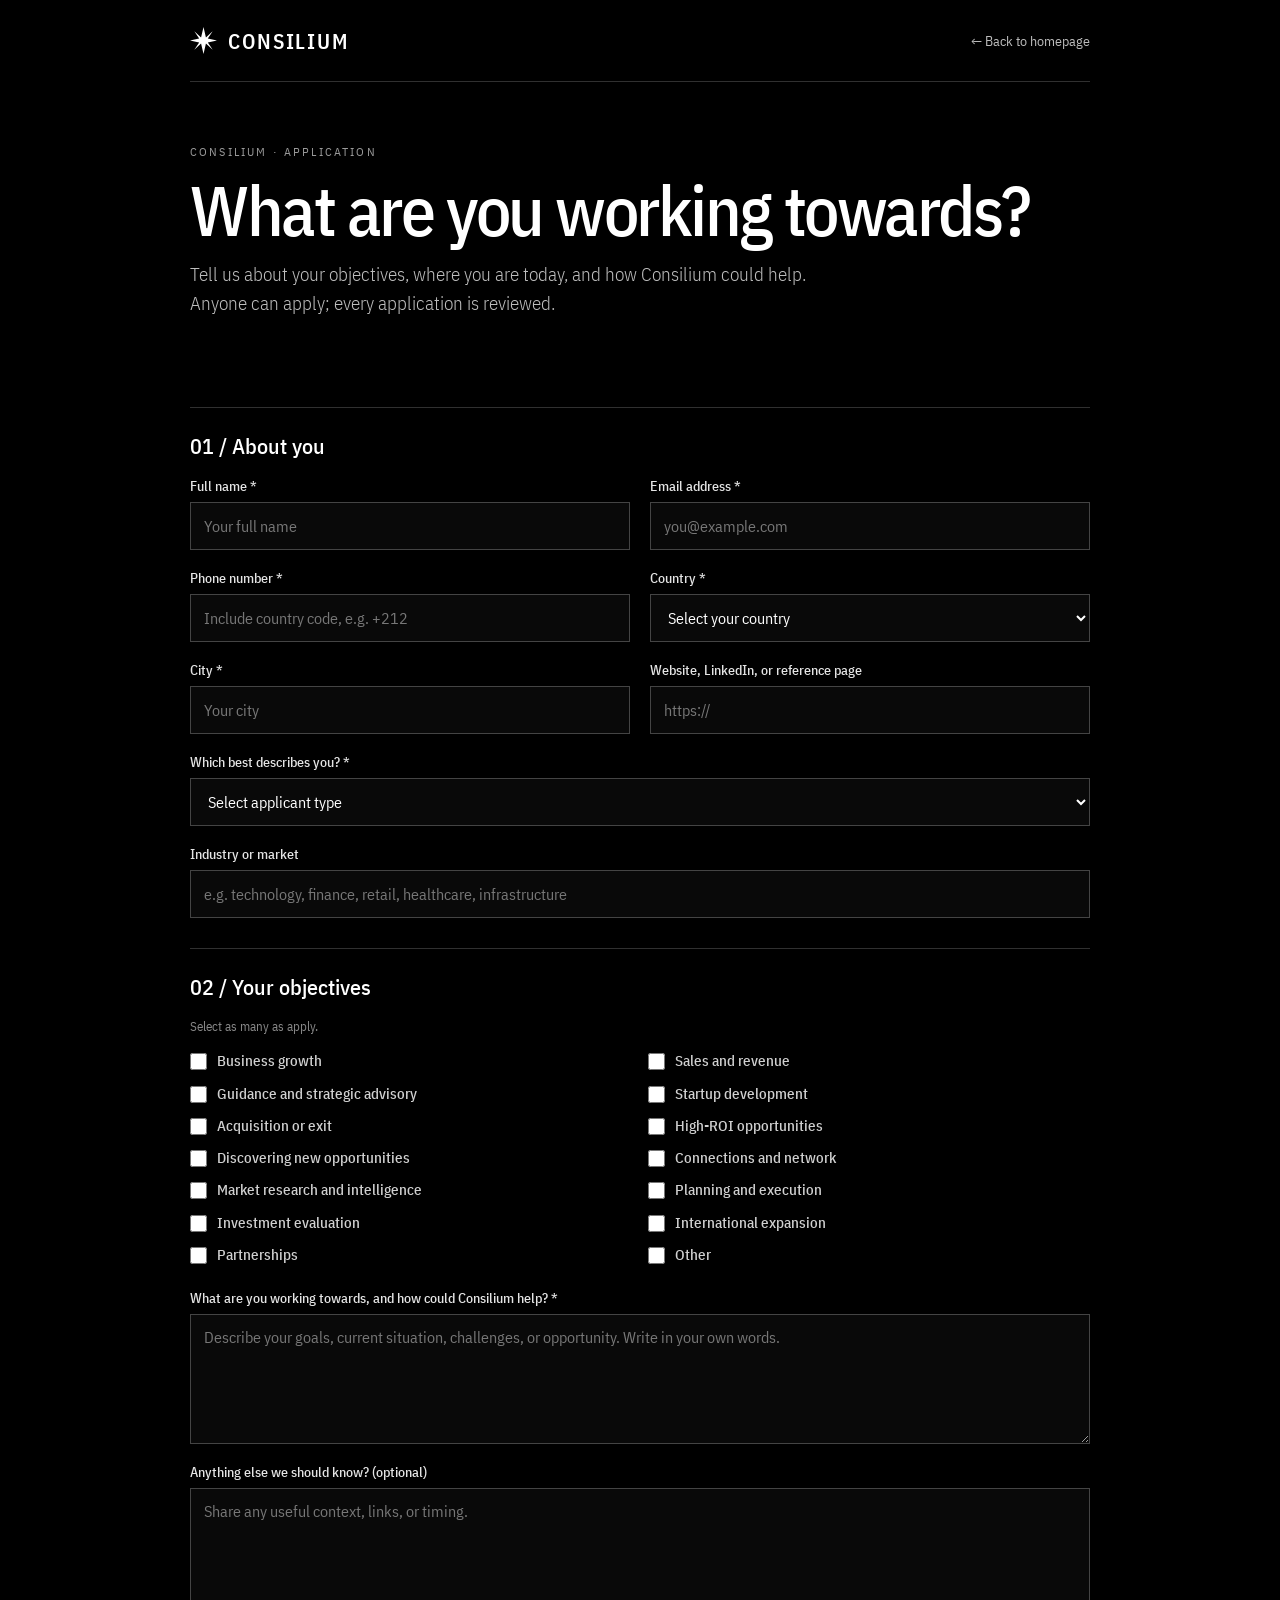
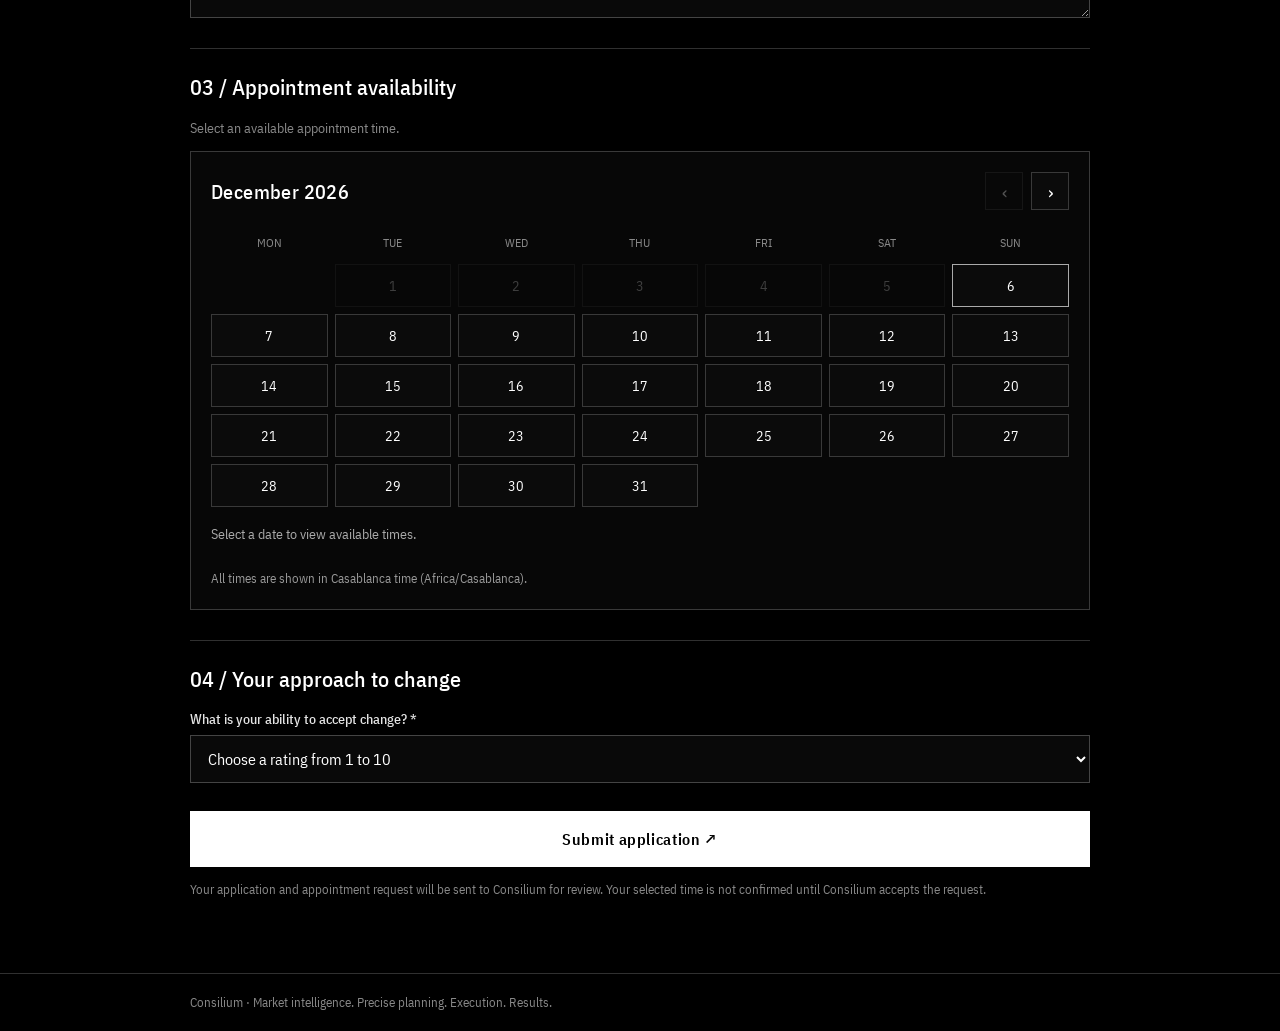
==== commit 92d9014b: "Add files via upload" ====
--- a/apply.html
+++ b/apply.html
@@ -46,9 +46,7 @@
 <h1>What are you working towards?</h1>
 <p>Tell us about your objectives, where you are today, and how Consilium could help. Anyone can apply; every application is reviewed.</p>
 </section>
-<form id="application-form" action="https://formsubmit.co/ajax/consilium.consultinghq@gmail.com" method="POST">
-<input type="hidden" name="_subject" value="New Consilium application">
-<input type="hidden" name="_template" value="table">
+<form id="application-form" action="https://script.google.com/macros/s/AKfycbwmQwXHx_bwE2JtgEqU9Ybu617YST9sS3FhQtNsPOtb-JfuaVwEByHhOReON-rdjd0E/exec" method="POST">
 <h2 class="section-title">01 / About you</h2>
 <div class="grid">
 <div class="field"><label for="name">Full name *</label><input id="name" name="name" autocomplete="name" required placeholder="Your full name"></div>
@@ -112,8 +110,11 @@
 <p class="privacy">Your application and appointment request will be sent to Consilium for review. Your selected time is not confirmed until Consilium accepts the request.</p>
 </form>
 <section class="success" id="success" role="status" aria-live="polite">
-<h2>Application received.</h2>
-<p>Thank you for your interest in Consilium. We’ll review your application and get back to you shortly.</p>
+<h2>APPLICATION RECEIVED.</h2>
+<p>Thank you for applying to Consilium.</p>
+<p>Your application has been successfully submitted and is currently under review. Our team will review your information and get back to you shortly.</p>
+<p>Your appointment request is not confirmed yet. We will contact you regarding the requested time.</p>
+<p id="success-reference" style="margin-top:18px;color:#fff;font-weight:500"></p>
 </section>
 </main>
 <footer><div class="container">Consilium · Market intelligence. Precise planning. Execution. Results.</div></footer>
@@ -124,8 +125,7 @@
   const names=new Intl.DisplayNames(['en'],{type:'region'});
   codes.map(code=>({name:names.of(code)})).sort((a,b)=>a.name.localeCompare(b.name)).forEach(item=>{const o=document.createElement('option');o.value=item.name;o.textContent=item.name;select.appendChild(o);});
 })();
-// Set this to the deployed Google Apps Script web-app URL after deployment.
-const CONSILIUM_APPS_SCRIPT_URL = '';
+const CONSILIUM_APPS_SCRIPT_URL = 'https://script.google.com/macros/s/AKfycbwmQwXHx_bwE2JtgEqU9Ybu617YST9sS3FhQtNsPOtb-JfuaVwEByHhOReON-rdjd0E/exec';
 const form=document.getElementById('application-form');
 const calendar=document.getElementById('booking-calendar');
 const monthLabel=document.getElementById('cal-month');
@@ -138,22 +138,20 @@
 const timeInput=document.getElementById('appointment-time');
 const tz='Africa/Casablanca';
 let shownMonth=new Date(); shownMonth.setDate(1); shownMonth.setHours(12,0,0,0);
-let selectedDate=''; let selectedTime=''; let dayData={}; let requestCounter=0;
+let selectedDate=''; let selectedTime=''; let requestCounter=0; let waitingForSubmit=false; let submissionLocked=false;
 const pad=n=>String(n).padStart(2,'0');
-const dateKey=d=>`${d.getFullYear()}-${pad(d.getMonth()+1)}-${pad(d.getDate())}`;
 const todayKey=()=>{const parts=new Intl.DateTimeFormat('en-CA',{timeZone:tz,year:'numeric',month:'2-digit',day:'2-digit'}).formatToParts(new Date());const o={};parts.forEach(p=>o[p.type]=p.value);return `${o.year}-${o.month}-${o.day}`;};
 function monthName(d){return new Intl.DateTimeFormat('en',{month:'long',year:'numeric',timeZone:tz}).format(d);}
 function jsonp(url){return new Promise((resolve,reject)=>{const cb='consiliumCb'+Date.now()+Math.floor(Math.random()*10000);const script=document.createElement('script');const timer=setTimeout(()=>{cleanup();reject(new Error('Calendar connection timed out.'));},12000);function cleanup(){clearTimeout(timer);delete window[cb];script.remove();}window[cb]=data=>{cleanup();resolve(data);};script.onerror=()=>{cleanup();reject(new Error('Could not load calendar availability.'));};script.src=url+(url.includes('?')?'&':'?')+'callback='+cb;document.head.appendChild(script);});}
-function renderMonth(){monthLabel.textContent=monthName(shownMonth);daysEl.innerHTML='';slotsEl.innerHTML='';selectedDate='';selectedTime='';dateInput.value='';timeInput.value='';selectedEl.hidden=true;promptEl.textContent='Select a date to view available times.';const y=shownMonth.getFullYear(),m=shownMonth.getMonth();const first=new Date(y,m,1);const offset=(first.getDay()+6)%7;const count=new Date(y,m+1,0).getDate();for(let i=0;i<offset;i++){const b=document.createElement('button');b.type='button';b.className='cal-day empty';b.tabIndex=-1;daysEl.appendChild(b);}for(let n=1;n<=count;n++){const d=new Date(y,m,n,12);const key=dateKey(d);const b=document.createElement('button');b.type='button';b.className='cal-day';b.textContent=n;b.dataset.date=key;b.disabled=key<todayKey()||!CONSILIUM_APPS_SCRIPT_URL;b.addEventListener('click',()=>chooseDate(key,b));if(key===todayKey())b.classList.add('today');daysEl.appendChild(b);}document.getElementById('cal-prev').disabled=(shownMonth.getFullYear()===new Date().getFullYear()&&shownMonth.getMonth()<=new Date().getMonth())||!CONSILIUM_APPS_SCRIPT_URL;document.getElementById('cal-next').disabled=!CONSILIUM_APPS_SCRIPT_URL;if(!CONSILIUM_APPS_SCRIPT_URL){statusEl.textContent='Calendar setup required: the Consilium scheduling service URL has not been added yet.';statusEl.classList.add('cal-error');}}
-async function chooseDate(key,button){document.querySelectorAll('.cal-day.selected').forEach(x=>x.classList.remove('selected'));button.classList.add('selected');selectedDate=key;selectedTime='';dateInput.value='';timeInput.value='';slotsEl.innerHTML='';selectedEl.hidden=true;promptEl.textContent='Available appointment times';statusEl.textContent='Checking availability…';const req=++requestCounter;try{const data=await jsonp(CONSILIUM_APPS_SCRIPT_URL+'?action=availability&date='+encodeURIComponent(key));if(req!==requestCounter)return;if(!data||!data.ok)throw new Error(data&&data.error||'Availability could not be loaded.');dayData[key]=data;const slots=data.slots||[];if(data.dailyLimitReached||slots.length===0){statusEl.textContent=data.dailyLimitReached?'This date has reached its daily request limit. Please choose another date.':'No appointment times are currently available. Please choose another date.';return;}slots.forEach(t=>{const b=document.createElement('button');b.type='button';b.className='cal-slot';b.textContent=t;b.addEventListener('click',()=>{document.querySelectorAll('.cal-slot.selected').forEach(x=>x.classList.remove('selected'));b.classList.add('selected');selectedTime=t;timeInput.value=t;dateInput.value=key;const nice=new Date(key+'T12:00:00');selectedEl.innerHTML='Selected: <strong>'+new Intl.DateTimeFormat('en',{weekday:'long',day:'numeric',month:'long',year:'numeric',timeZone:tz}).format(nice)+' · '+t+'</strong> (Casablanca time)';selectedEl.hidden=false;statusEl.textContent='This is an appointment request. The time is held only after the request is accepted.';});slotsEl.appendChild(b);});statusEl.textContent='Times are displayed in Casablanca time. Select one to attach it to your application.';}catch(err){if(req===requestCounter)statusEl.textContent=err.message;}}
-document.getElementById('cal-prev').addEventListener('click',()=>{shownMonth.setMonth(shownMonth.getMonth()-1);renderMonth();});document.getElementById('cal-next').addEventListener('click',()=>{shownMonth.setMonth(shownMonth.getMonth()+1);renderMonth();});
+function renderMonth(){monthLabel.textContent=monthName(shownMonth);daysEl.innerHTML='';slotsEl.innerHTML='';selectedDate='';selectedTime='';dateInput.value='';timeInput.value='';selectedEl.hidden=true;promptEl.textContent='Select a date to view available times.';const y=shownMonth.getFullYear(),m=shownMonth.getMonth();const first=new Date(y,m,1);const offset=(first.getDay()+6)%7;const count=new Date(y,m+1,0).getDate();for(let i=0;i<offset;i++){const b=document.createElement('button');b.type='button';b.className='cal-day empty';b.tabIndex=-1;daysEl.appendChild(b);}for(let n=1;n<=count;n++){const d=new Date(y,m,n,12);const key=`${y}-${pad(m+1)}-${pad(n)}`;const b=document.createElement('button');b.type='button';b.className='cal-day';b.textContent=n;b.dataset.date=key;b.disabled=key<todayKey()||!CONSILIUM_APPS_SCRIPT_URL;b.addEventListener('click',()=>chooseDate(key,b));if(key===todayKey())b.classList.add('today');daysEl.appendChild(b);}const now=new Date();const currentYear=Number(new Intl.DateTimeFormat('en',{timeZone:tz,year:'numeric'}).format(now));const currentMonth=Number(new Intl.DateTimeFormat('en',{timeZone:tz,month:'2-digit'}).format(now))-1;document.getElementById('cal-prev').disabled=(shownMonth.getFullYear()===currentYear&&shownMonth.getMonth()<=currentMonth)||shownMonth.getFullYear()<currentYear||!CONSILIUM_APPS_SCRIPT_URL;document.getElementById('cal-next').disabled=!CONSILIUM_APPS_SCRIPT_URL;if(!CONSILIUM_APPS_SCRIPT_URL){statusEl.textContent='Calendar setup required: the Consilium scheduling service URL has not been added yet.';statusEl.classList.add('cal-error');}}
+async function chooseDate(key,button){document.querySelectorAll('.cal-day.selected').forEach(x=>x.classList.remove('selected'));button.classList.add('selected');selectedDate=key;selectedTime='';dateInput.value='';timeInput.value='';slotsEl.innerHTML='';selectedEl.hidden=true;promptEl.textContent='Available appointment times';statusEl.textContent='Checking availability…';const req=++requestCounter;try{const data=await jsonp(CONSILIUM_APPS_SCRIPT_URL+'?action=availability&date='+encodeURIComponent(key));if(req!==requestCounter)return;if(!data||!data.ok)throw new Error(data&&data.error||'Availability could not be loaded.');const slots=data.slots||[];if(data.dailyLimitReached||slots.length===0){statusEl.textContent=data.dailyLimitReached?'This date has reached its daily request limit. Please choose another date.':'No appointment times are currently available. Please choose another date.';return;}slots.forEach(t=>{const b=document.createElement('button');b.type='button';b.className='cal-slot';b.textContent=t;b.addEventListener('click',()=>{document.querySelectorAll('.cal-slot.selected').forEach(x=>x.classList.remove('selected'));b.classList.add('selected');selectedTime=t;timeInput.value=t;dateInput.value=key;const nice=new Date(`${key}T12:00:00`);selectedEl.textContent='Selected: '+new Intl.DateTimeFormat('en',{weekday:'long',day:'numeric',month:'long',year:'numeric',timeZone:tz}).format(nice)+' · '+t+' (Casablanca time)';selectedEl.hidden=false;statusEl.textContent='This is an appointment request. The time is not confirmed until Consilium accepts it.';});slotsEl.appendChild(b);});statusEl.textContent='Times are displayed in Casablanca time. Select one to attach it to your application.';}catch(err){if(req===requestCounter)statusEl.textContent=err.message;}}
+document.getElementById('cal-prev').addEventListener('click',()=>{shownMonth.setMonth(shownMonth.getMonth()-1);renderMonth();});
+document.getElementById('cal-next').addEventListener('click',()=>{shownMonth.setMonth(shownMonth.getMonth()+1);renderMonth();});
 renderMonth();
-// The booking request is posted to Apps Script in a hidden iframe. Apps Script
-// replies with a small HTML page that posts a nonce-protected result to this page.
+
 const resultFrame=document.createElement('iframe');resultFrame.name='consilium-submit-frame';resultFrame.title='Application submission response';resultFrame.style.display='none';document.body.appendChild(resultFrame);
-let waitingForSubmit=false;
-window.addEventListener('message',event=>{const d=event.data;if(!d||d.type!=='consilium-submit-result'||d.nonce!==document.getElementById('submission-nonce').value||!waitingForSubmit)return;waitingForSubmit=false;const button=form.querySelector('button[type="submit"]');if(d.ok){form.style.display='none';document.getElementById('success').style.display='block';window.scrollTo({top:0,behavior:'smooth'});}else{button.disabled=false;button.textContent='Submit application ↗';alert(d.error||'Your application could not be submitted. Please try again.');}});
-form.addEventListener('submit',function(e){e.preventDefault();if(!form.reportValidity())return;if(!dateInput.value||!timeInput.value){alert('Please select an available appointment date and time.');calendar.scrollIntoView({behavior:'smooth',block:'center'});return;}if(!CONSILIUM_APPS_SCRIPT_URL){alert('The Consilium scheduling service has not been connected yet. Add the deployed Apps Script URL before accepting applications.');return;}const button=form.querySelector('button[type="submit"]');button.disabled=true;button.textContent='Submitting…';const nonce=crypto.randomUUID?crypto.randomUUID():String(Date.now())+Math.random().toString(36).slice(2);document.getElementById('submission-nonce').value=nonce;form.action=CONSILIUM_APPS_SCRIPT_URL;form.method='POST';form.target='consilium-submit-frame';waitingForSubmit=true;form.submit();setTimeout(()=>{if(waitingForSubmit){waitingForSubmit=false;button.disabled=false;button.textContent='Submit application ↗';alert('We could not confirm the submission response. Please check with Consilium before submitting again.');}},20000);});
+window.addEventListener('message',event=>{const d=event.data;if(!d||d.type!=='consilium-submit-result'||d.nonce!==document.getElementById('submission-nonce').value||!waitingForSubmit)return;waitingForSubmit=false;const button=form.querySelector('button[type="submit"]');if(d.ok){submissionLocked=true;form.style.display='none';document.getElementById('success-reference').textContent='Application reference: '+d.reference+(d.error?' — '+d.error:'');document.getElementById('success').style.display='block';window.scrollTo({top:0,behavior:'smooth'});}else{submissionLocked=false;button.disabled=false;button.textContent='Submit application ↗';alert(d.error||'Your application could not be submitted. Please try again.');}});
+form.addEventListener('submit',function(e){e.preventDefault();if(submissionLocked||waitingForSubmit)return;if(!form.reportValidity())return;if(!dateInput.value||!timeInput.value){alert('Please select an available appointment date and time.');calendar.scrollIntoView({behavior:'smooth',block:'center'});return;}if(!CONSILIUM_APPS_SCRIPT_URL){alert('The Consilium scheduling service has not been connected yet.');return;}const button=form.querySelector('button[type="submit"]');button.disabled=true;button.textContent='Submitting…';submissionLocked=true;const nonce=(window.crypto&&crypto.randomUUID)?crypto.randomUUID():String(Date.now())+Math.random().toString(36).slice(2);document.getElementById('submission-nonce').value=nonce;form.action=CONSILIUM_APPS_SCRIPT_URL;form.method='POST';form.target='consilium-submit-frame';waitingForSubmit=true;form.submit();setTimeout(()=>{if(waitingForSubmit){waitingForSubmit=false;submissionLocked=false;button.disabled=false;button.textContent='Submit application ↗';alert('We could not confirm the submission response. Please check with Consilium before submitting again.');}},25000);});
 </script>
 </body>
 </html>
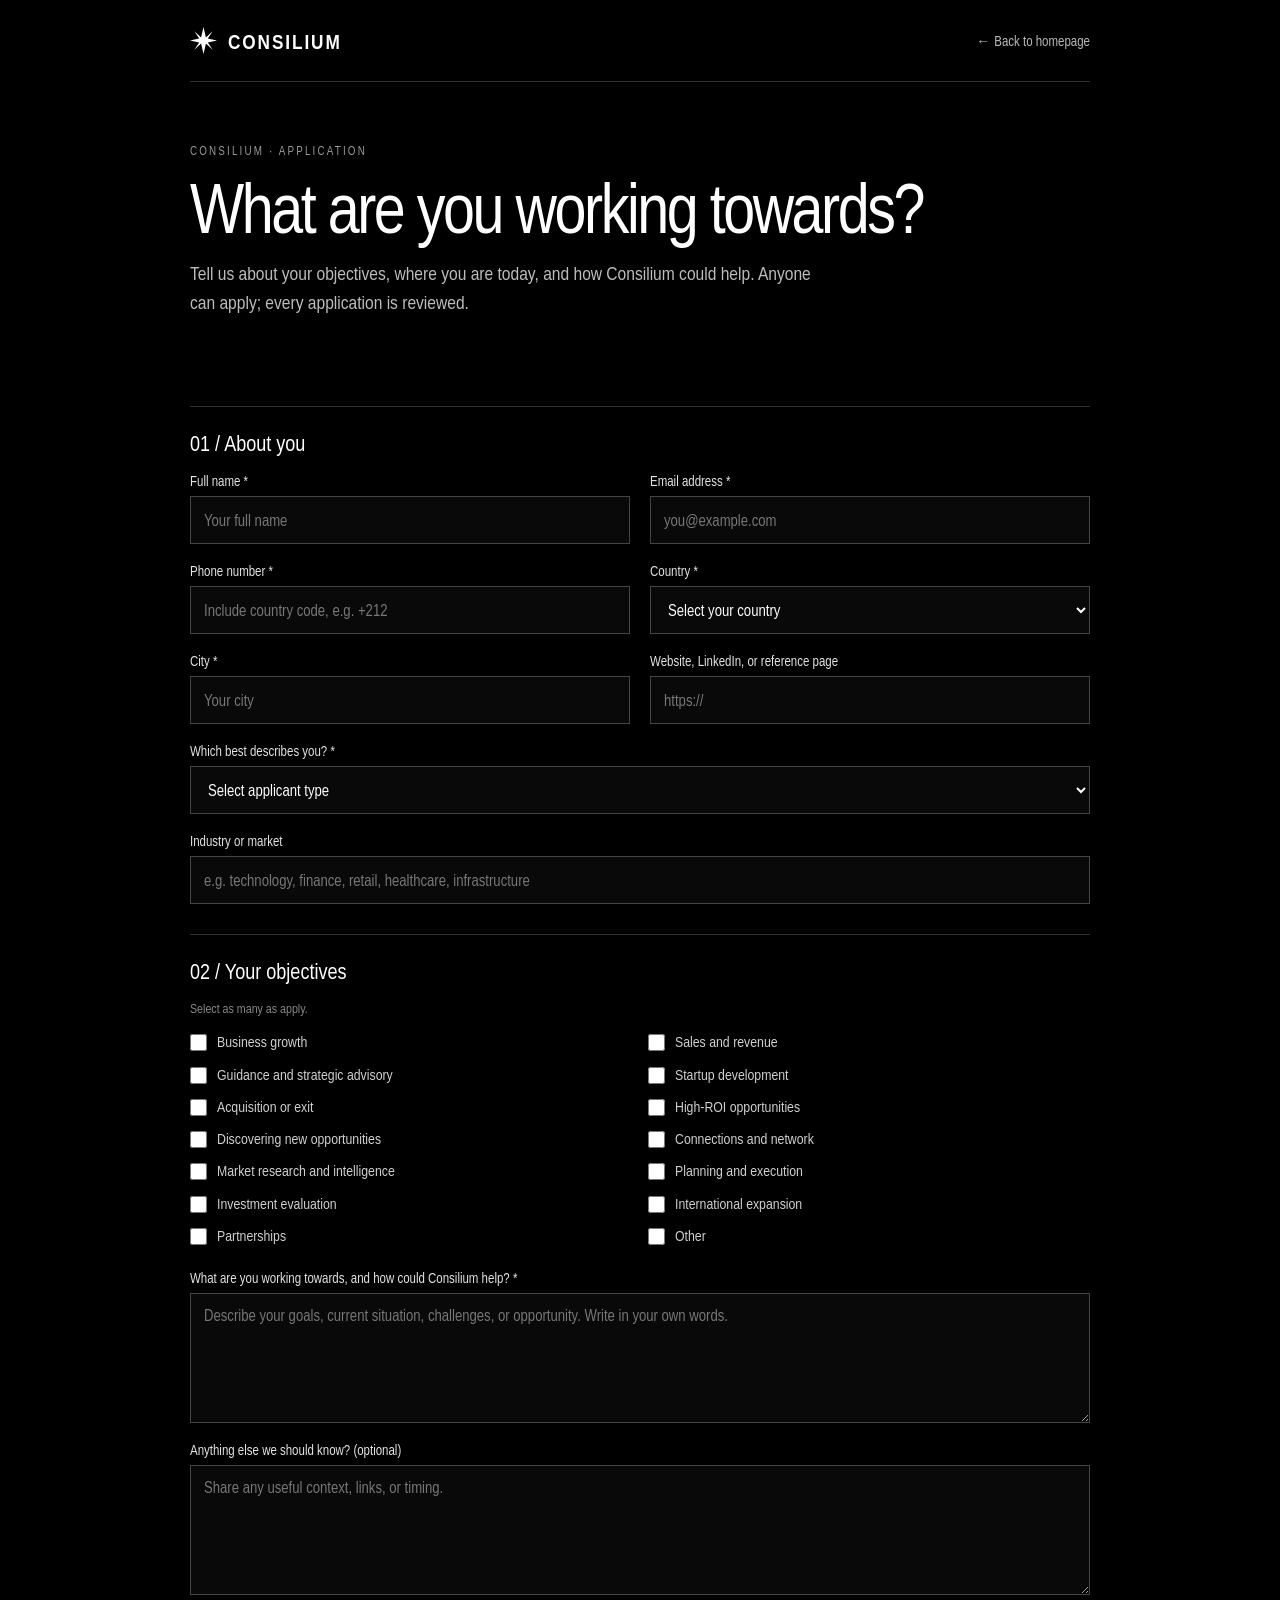
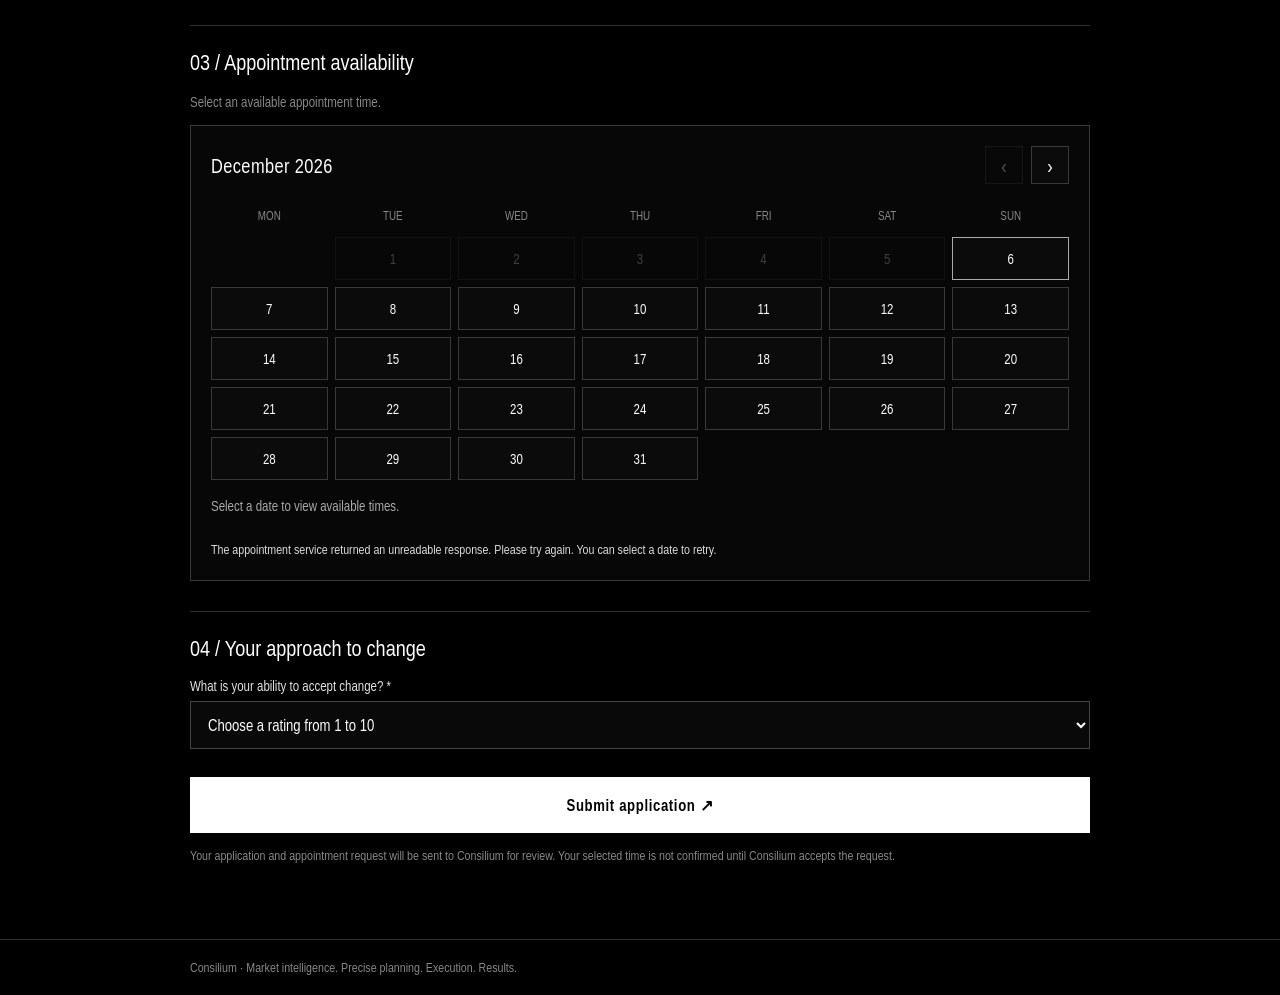
==== commit 55fd1a21: "Add files via upload" ====
--- a/apply.html
+++ b/apply.html
@@ -6,12 +6,10 @@
 <meta name="theme-color" content="#000000">
 <meta name="description" content="Apply to Consilium. Share your objectives and how we may be able to help.">
 <title>Apply to Consilium</title>
-<link rel="preconnect" href="https://fonts.googleapis.com">
-<link rel="preconnect" href="https://fonts.gstatic.com" crossorigin>
-<link href="https://fonts.googleapis.com/css2?family=IBM+Plex+Sans+Condensed:wght@300;400;500;600;700&display=swap" rel="stylesheet">
+<link rel="stylesheet" href="calendar.css">
 <style>
 :root{--bg:#000;--fg:#fff;--muted:#aaa;--line:#303030;--max:900px}
-*{box-sizing:border-box}body{margin:0;background:var(--bg);color:var(--fg);font-family:"IBM Plex Sans Condensed","Arial Narrow",Arial,sans-serif;-webkit-font-smoothing:antialiased}
+*{box-sizing:border-box}body{margin:0;background:var(--bg);color:var(--fg);font-family:"IBM Plex Sans Condensed","Arial Narrow","Liberation Sans Narrow",Arial,sans-serif;-webkit-font-smoothing:antialiased}
 a{color:inherit;text-decoration:none}.container{width:min(var(--max),calc(100% - 40px));margin:auto}
 header{height:82px;border-bottom:1px solid var(--line);display:flex;align-items:center;justify-content:space-between}
 .brand{display:flex;align-items:center;gap:11px;font-size:21px;font-weight:600;letter-spacing:.09em;text-transform:uppercase}.star{width:27px;height:27px}
@@ -21,15 +19,15 @@
 form{padding:28px 0 60px}.section-title{font-size:22px;font-weight:500;margin:30px 0 17px;padding-top:23px;border-top:1px solid var(--line)}
 .grid{display:grid;grid-template-columns:1fr 1fr;gap:19px 20px}.field{display:flex;flex-direction:column;gap:7px}.field.full{grid-column:1/-1}
 label,.field-label{font-size:14px;color:#e4e4e4;font-weight:500}
-input,select,textarea{width:100%;min-height:48px;background:#090909;color:#fff;border:1px solid #444;border-radius:0;padding:12px 13px;font:400 16px "IBM Plex Sans Condensed",Arial,sans-serif;outline:none}
+input,select,textarea{width:100%;min-height:48px;background:#090909;color:#fff;border:1px solid #444;border-radius:0;padding:12px 13px;font:400 16px "IBM Plex Sans Condensed","Arial Narrow","Liberation Sans Narrow",Arial,sans-serif;outline:none}
 textarea{min-height:130px;resize:vertical}input:focus,select:focus,textarea:focus{border-color:#fff}::placeholder{color:#777}
 .hint{font-size:13px;color:#888;margin:0}
 .check-grid{display:grid;grid-template-columns:1fr 1fr;gap:12px 16px}
 .check{display:flex;align-items:flex-start;gap:10px;font-size:15px;color:#d0d0d0;line-height:1.35}
 .check input{width:17px;height:17px;min-height:17px;margin:2px 0 0;accent-color:#fff;flex:none}
-.submit{margin-top:28px;width:100%;min-height:56px;border:1px solid #fff;background:#fff;color:#000;font:600 16px "IBM Plex Sans Condensed",Arial,sans-serif;letter-spacing:.04em;cursor:pointer}
+.submit{margin-top:28px;width:100%;min-height:56px;border:1px solid #fff;background:#fff;color:#000;font:600 16px "IBM Plex Sans Condensed","Arial Narrow","Liberation Sans Narrow",Arial,sans-serif;letter-spacing:.04em;cursor:pointer}
 .submit:hover{background:#000;color:#fff}.privacy{font-size:13px;line-height:1.5;color:#888;margin-top:13px}
-.booking-calendar{border:1px solid #393939;background:#070707;padding:20px;margin-top:4px}.cal-top{display:flex;align-items:center;justify-content:space-between;gap:12px;margin-bottom:18px}.cal-month{font-size:20px;font-weight:500;letter-spacing:.02em}.cal-nav{display:flex;gap:8px}.cal-nav button,.cal-day,.cal-slot{font:inherit;color:#fff;background:#0b0b0b;border:1px solid #393939;cursor:pointer}.cal-nav button{width:38px;height:38px;font-size:20px}.cal-nav button:disabled{opacity:.3;cursor:not-allowed}.cal-weekdays,.cal-days{display:grid;grid-template-columns:repeat(7,minmax(0,1fr));gap:7px}.cal-weekdays{margin-bottom:7px}.cal-weekdays span{text-align:center;color:#888;font-size:12px;padding:7px 0}.cal-day{min-height:43px;font-size:14px}.cal-day:disabled{opacity:.22;cursor:not-allowed}.cal-day.selected{background:#fff;color:#000;border-color:#fff}.cal-day.today{border-color:#aaa}.cal-day.empty{visibility:hidden}.cal-prompt{font-size:14px;color:#aaa;margin:18px 0 12px}.cal-slots{display:grid;grid-template-columns:repeat(4,minmax(0,1fr));gap:8px}.cal-slot{min-height:42px;font-size:14px}.cal-slot:hover,.cal-nav button:hover{border-color:#fff}.cal-slot.selected{background:#fff;color:#000;border-color:#fff}.cal-slot:disabled{opacity:.28;cursor:not-allowed}.cal-status{font-size:13px;color:#999;line-height:1.5;margin:14px 0 0;min-height:20px}.cal-selected{font-size:14px;color:#fff;margin-top:15px}.cal-selected strong{font-weight:600}.cal-loading{color:#999;font-size:14px}.booking-calendar button:focus-visible{outline:2px solid #fff;outline-offset:2px}.booking-calendar .cal-error{color:#ddd}@media(max-width:520px){.booking-calendar{padding:14px}.cal-days,.cal-weekdays{gap:4px}.cal-day{min-height:39px}.cal-slots{grid-template-columns:repeat(3,minmax(0,1fr))}}
+#form-error{color:#ddd}
 .success{display:none;margin:20px 0 60px;border:1px solid #777;padding:30px}.success h2{font-size:30px;font-weight:500;margin:0 0 10px}.success p{color:#ccc;font-size:18px;line-height:1.5;margin:0}
 footer{border-top:1px solid var(--line);padding:20px 0;color:#888;font-size:13px}
 @media(max-width:620px){.container{width:calc(100% - 32px)}header{height:72px}.brand{font-size:18px}.star{width:24px;height:24px}.intro{padding-top:45px}.grid,.check-grid{grid-template-columns:1fr}.field.full{grid-column:auto}.section-title{margin-top:25px}}
@@ -46,7 +44,7 @@
 <h1>What are you working towards?</h1>
 <p>Tell us about your objectives, where you are today, and how Consilium could help. Anyone can apply; every application is reviewed.</p>
 </section>
-<form id="application-form" action="https://script.google.com/macros/s/AKfycbwmQwXHx_bwE2JtgEqU9Ybu617YST9sS3FhQtNsPOtb-JfuaVwEByHhOReON-rdjd0E/exec" method="POST">
+<form id="application-form" action="/api/applications" method="POST">
 <h2 class="section-title">01 / About you</h2>
 <div class="grid">
 <div class="field"><label for="name">Full name *</label><input id="name" name="name" autocomplete="name" required placeholder="Your full name"></div>
@@ -100,12 +98,14 @@
 <input type="hidden" name="appointment_time" id="appointment-time" required>
 <input type="text" name="website" id="website-honeypot" tabindex="-1" autocomplete="off" aria-hidden="true" style="position:absolute;left:-10000px;width:1px;height:1px">
 <input type="hidden" name="submission_nonce" id="submission-nonce">
+<input type="hidden" name="applicant_timezone" id="applicant-timezone">
 <h2 class="section-title">04 / Your approach to change</h2>
 <div class="field full"><label for="change-ability">What is your ability to accept change? *</label>
 <select id="change-ability" name="ability_to_accept_change" required>
 <option value="">Choose a rating from 1 to 10</option>
 <option value="1">1 — Very resistant to change</option><option value="2">2</option><option value="3">3</option><option value="4">4</option><option value="5">5 — Neutral / adaptable with support</option><option value="6">6</option><option value="7">7</option><option value="8">8</option><option value="9">9</option><option value="10">10 — Highly open to change</option>
 </select></div>
+<p class="privacy" id="form-error" role="alert" aria-live="assertive" hidden></p>
 <button class="submit" type="submit">Submit application ↗</button>
 <p class="privacy">Your application and appointment request will be sent to Consilium for review. Your selected time is not confirmed until Consilium accepts the request.</p>
 </form>
@@ -118,40 +118,7 @@
 </section>
 </main>
 <footer><div class="container">Consilium · Market intelligence. Precise planning. Execution. Results.</div></footer>
-<script>
-(function populateCountries(){
-  const select=document.getElementById('country');
-  const codes='AD AE AF AG AI AL AM AO AQ AR AS AT AU AW AX AZ BA BB BD BE BF BG BH BI BJ BL BM BN BO BQ BR BS BT BV BW BY BZ CA CC CD CF CG CH CI CK CL CM CN CO CR CU CV CW CX CY CZ DE DJ DK DM DO DZ EC EE EG EH ER ES ET FI FJ FK FO FR GA GB GD GE GF GG GH GI GL GM GN GP GQ GR GS GT GU GW GY HK HM HN HR HT HU ID IE IL IM IN IO IQ IR IS IT JE JM JO JP KE KG KH KI KM KN KP KR KW KY KZ LA LB LC LI LK LR LS LT LU LV LY MA MC MD ME MF MG MH MK ML MM MN MO MP MQ MR MS MT MU MV MW MX MY MZ NA NC NE NF NG NI NL NO NP NR NU NZ OM PA PE PF PG PH PK PL PM PN PR PS PT PW PY QA RE RO RS RU RW SA SB SC SD SE SG SH SI SJ SK SL SM SN SO SR SS ST SV SX SY SZ TC TD TF TG TH TJ TK TL TM TN TO TR TT TV TW TZ UA UG UM US UY UZ VA VC VE VG VI VN VU WF WS YE YT ZA ZM ZW'.split(' ');
-  const names=new Intl.DisplayNames(['en'],{type:'region'});
-  codes.map(code=>({name:names.of(code)})).sort((a,b)=>a.name.localeCompare(b.name)).forEach(item=>{const o=document.createElement('option');o.value=item.name;o.textContent=item.name;select.appendChild(o);});
-})();
-const CONSILIUM_APPS_SCRIPT_URL = 'https://script.google.com/macros/s/AKfycbwmQwXHx_bwE2JtgEqU9Ybu617YST9sS3FhQtNsPOtb-JfuaVwEByHhOReON-rdjd0E/exec';
-const form=document.getElementById('application-form');
-const calendar=document.getElementById('booking-calendar');
-const monthLabel=document.getElementById('cal-month');
-const daysEl=document.getElementById('cal-days');
-const slotsEl=document.getElementById('cal-slots');
-const statusEl=document.getElementById('cal-status');
-const promptEl=document.getElementById('cal-prompt');
-const selectedEl=document.getElementById('cal-selected');
-const dateInput=document.getElementById('appointment-date');
-const timeInput=document.getElementById('appointment-time');
-const tz='Africa/Casablanca';
-let shownMonth=new Date(); shownMonth.setDate(1); shownMonth.setHours(12,0,0,0);
-let selectedDate=''; let selectedTime=''; let requestCounter=0; let waitingForSubmit=false; let submissionLocked=false;
-const pad=n=>String(n).padStart(2,'0');
-const todayKey=()=>{const parts=new Intl.DateTimeFormat('en-CA',{timeZone:tz,year:'numeric',month:'2-digit',day:'2-digit'}).formatToParts(new Date());const o={};parts.forEach(p=>o[p.type]=p.value);return `${o.year}-${o.month}-${o.day}`;};
-function monthName(d){return new Intl.DateTimeFormat('en',{month:'long',year:'numeric',timeZone:tz}).format(d);}
-function jsonp(url){return new Promise((resolve,reject)=>{const cb='consiliumCb'+Date.now()+Math.floor(Math.random()*10000);const script=document.createElement('script');const timer=setTimeout(()=>{cleanup();reject(new Error('Calendar connection timed out.'));},12000);function cleanup(){clearTimeout(timer);delete window[cb];script.remove();}window[cb]=data=>{cleanup();resolve(data);};script.onerror=()=>{cleanup();reject(new Error('Could not load calendar availability.'));};script.src=url+(url.includes('?')?'&':'?')+'callback='+cb;document.head.appendChild(script);});}
-function renderMonth(){monthLabel.textContent=monthName(shownMonth);daysEl.innerHTML='';slotsEl.innerHTML='';selectedDate='';selectedTime='';dateInput.value='';timeInput.value='';selectedEl.hidden=true;promptEl.textContent='Select a date to view available times.';const y=shownMonth.getFullYear(),m=shownMonth.getMonth();const first=new Date(y,m,1);const offset=(first.getDay()+6)%7;const count=new Date(y,m+1,0).getDate();for(let i=0;i<offset;i++){const b=document.createElement('button');b.type='button';b.className='cal-day empty';b.tabIndex=-1;daysEl.appendChild(b);}for(let n=1;n<=count;n++){const d=new Date(y,m,n,12);const key=`${y}-${pad(m+1)}-${pad(n)}`;const b=document.createElement('button');b.type='button';b.className='cal-day';b.textContent=n;b.dataset.date=key;b.disabled=key<todayKey()||!CONSILIUM_APPS_SCRIPT_URL;b.addEventListener('click',()=>chooseDate(key,b));if(key===todayKey())b.classList.add('today');daysEl.appendChild(b);}const now=new Date();const currentYear=Number(new Intl.DateTimeFormat('en',{timeZone:tz,year:'numeric'}).format(now));const currentMonth=Number(new Intl.DateTimeFormat('en',{timeZone:tz,month:'2-digit'}).format(now))-1;document.getElementById('cal-prev').disabled=(shownMonth.getFullYear()===currentYear&&shownMonth.getMonth()<=currentMonth)||shownMonth.getFullYear()<currentYear||!CONSILIUM_APPS_SCRIPT_URL;document.getElementById('cal-next').disabled=!CONSILIUM_APPS_SCRIPT_URL;if(!CONSILIUM_APPS_SCRIPT_URL){statusEl.textContent='Calendar setup required: the Consilium scheduling service URL has not been added yet.';statusEl.classList.add('cal-error');}}
-async function chooseDate(key,button){document.querySelectorAll('.cal-day.selected').forEach(x=>x.classList.remove('selected'));button.classList.add('selected');selectedDate=key;selectedTime='';dateInput.value='';timeInput.value='';slotsEl.innerHTML='';selectedEl.hidden=true;promptEl.textContent='Available appointment times';statusEl.textContent='Checking availability…';const req=++requestCounter;try{const data=await jsonp(CONSILIUM_APPS_SCRIPT_URL+'?action=availability&date='+encodeURIComponent(key));if(req!==requestCounter)return;if(!data||!data.ok)throw new Error(data&&data.error||'Availability could not be loaded.');const slots=data.slots||[];if(data.dailyLimitReached||slots.length===0){statusEl.textContent=data.dailyLimitReached?'This date has reached its daily request limit. Please choose another date.':'No appointment times are currently available. Please choose another date.';return;}slots.forEach(t=>{const b=document.createElement('button');b.type='button';b.className='cal-slot';b.textContent=t;b.addEventListener('click',()=>{document.querySelectorAll('.cal-slot.selected').forEach(x=>x.classList.remove('selected'));b.classList.add('selected');selectedTime=t;timeInput.value=t;dateInput.value=key;const nice=new Date(`${key}T12:00:00`);selectedEl.textContent='Selected: '+new Intl.DateTimeFormat('en',{weekday:'long',day:'numeric',month:'long',year:'numeric',timeZone:tz}).format(nice)+' · '+t+' (Casablanca time)';selectedEl.hidden=false;statusEl.textContent='This is an appointment request. The time is not confirmed until Consilium accepts it.';});slotsEl.appendChild(b);});statusEl.textContent='Times are displayed in Casablanca time. Select one to attach it to your application.';}catch(err){if(req===requestCounter)statusEl.textContent=err.message;}}
-document.getElementById('cal-prev').addEventListener('click',()=>{shownMonth.setMonth(shownMonth.getMonth()-1);renderMonth();});
-document.getElementById('cal-next').addEventListener('click',()=>{shownMonth.setMonth(shownMonth.getMonth()+1);renderMonth();});
-renderMonth();
-
-const resultFrame=document.createElement('iframe');resultFrame.name='consilium-submit-frame';resultFrame.title='Application submission response';resultFrame.style.display='none';document.body.appendChild(resultFrame);
-window.addEventListener('message',event=>{const d=event.data;if(!d||d.type!=='consilium-submit-result'||d.nonce!==document.getElementById('submission-nonce').value||!waitingForSubmit)return;waitingForSubmit=false;const button=form.querySelector('button[type="submit"]');if(d.ok){submissionLocked=true;form.style.display='none';document.getElementById('success-reference').textContent='Application reference: '+d.reference+(d.error?' — '+d.error:'');document.getElementById('success').style.display='block';window.scrollTo({top:0,behavior:'smooth'});}else{submissionLocked=false;button.disabled=false;button.textContent='Submit application ↗';alert(d.error||'Your application could not be submitted. Please try again.');}});
-form.addEventListener('submit',function(e){e.preventDefault();if(submissionLocked||waitingForSubmit)return;if(!form.reportValidity())return;if(!dateInput.value||!timeInput.value){alert('Please select an available appointment date and time.');calendar.scrollIntoView({behavior:'smooth',block:'center'});return;}if(!CONSILIUM_APPS_SCRIPT_URL){alert('The Consilium scheduling service has not been connected yet.');return;}const button=form.querySelector('button[type="submit"]');button.disabled=true;button.textContent='Submitting…';submissionLocked=true;const nonce=(window.crypto&&crypto.randomUUID)?crypto.randomUUID():String(Date.now())+Math.random().toString(36).slice(2);document.getElementById('submission-nonce').value=nonce;form.action=CONSILIUM_APPS_SCRIPT_URL;form.method='POST';form.target='consilium-submit-frame';waitingForSubmit=true;form.submit();setTimeout(()=>{if(waitingForSubmit){waitingForSubmit=false;submissionLocked=false;button.disabled=false;button.textContent='Submit application ↗';alert('We could not confirm the submission response. Please check with Consilium before submitting again.');}},25000);});
-</script>
+<script src="calendar.js" defer></script>
+<script src="apply.js" defer></script>
 </body>
 </html>
--- a/calendar.css
+++ b/calendar.css
@@ -0,0 +1,2 @@
+/* Calendar rules extracted from the supplied apply.html; visual treatment preserved. */
+.booking-calendar{border:1px solid #393939;background:#070707;padding:20px;margin-top:4px}.cal-top{display:flex;align-items:center;justify-content:space-between;gap:12px;margin-bottom:18px}.cal-month{font-size:20px;font-weight:500;letter-spacing:.02em}.cal-nav{display:flex;gap:8px}.cal-nav button,.cal-day,.cal-slot{font:inherit;color:#fff;background:#0b0b0b;border:1px solid #393939;cursor:pointer}.cal-nav button{width:38px;height:38px;font-size:20px}.cal-nav button:disabled{opacity:.3;cursor:not-allowed}.cal-weekdays,.cal-days{display:grid;grid-template-columns:repeat(7,minmax(0,1fr));gap:7px}.cal-weekdays{margin-bottom:7px}.cal-weekdays span{text-align:center;color:#888;font-size:12px;padding:7px 0}.cal-day{min-height:43px;font-size:14px}.cal-day:disabled{opacity:.22;cursor:not-allowed}.cal-day.selected{background:#fff;color:#000;border-color:#fff}.cal-day.today{border-color:#aaa}.cal-day.empty{visibility:hidden}.cal-prompt{font-size:14px;color:#aaa;margin:18px 0 12px}.cal-slots{display:grid;grid-template-columns:repeat(4,minmax(0,1fr));gap:8px}.cal-slot{min-height:42px;font-size:14px}.cal-slot:hover,.cal-nav button:hover{border-color:#fff}.cal-slot.selected{background:#fff;color:#000;border-color:#fff}.cal-slot:disabled{opacity:.28;cursor:not-allowed}.cal-status{font-size:13px;color:#999;line-height:1.5;margin:14px 0 0;min-height:20px}.cal-selected{font-size:14px;color:#fff;margin-top:15px}.cal-selected strong{font-weight:600}.cal-loading{color:#999;font-size:14px}.booking-calendar button:focus-visible{outline:2px solid #fff;outline-offset:2px}.booking-calendar .cal-error{color:#ddd}@media(max-width:520px){.booking-calendar{padding:14px}.cal-days,.cal-weekdays{gap:4px}.cal-day{min-height:39px}.cal-slots{grid-template-columns:repeat(3,minmax(0,1fr))}}
